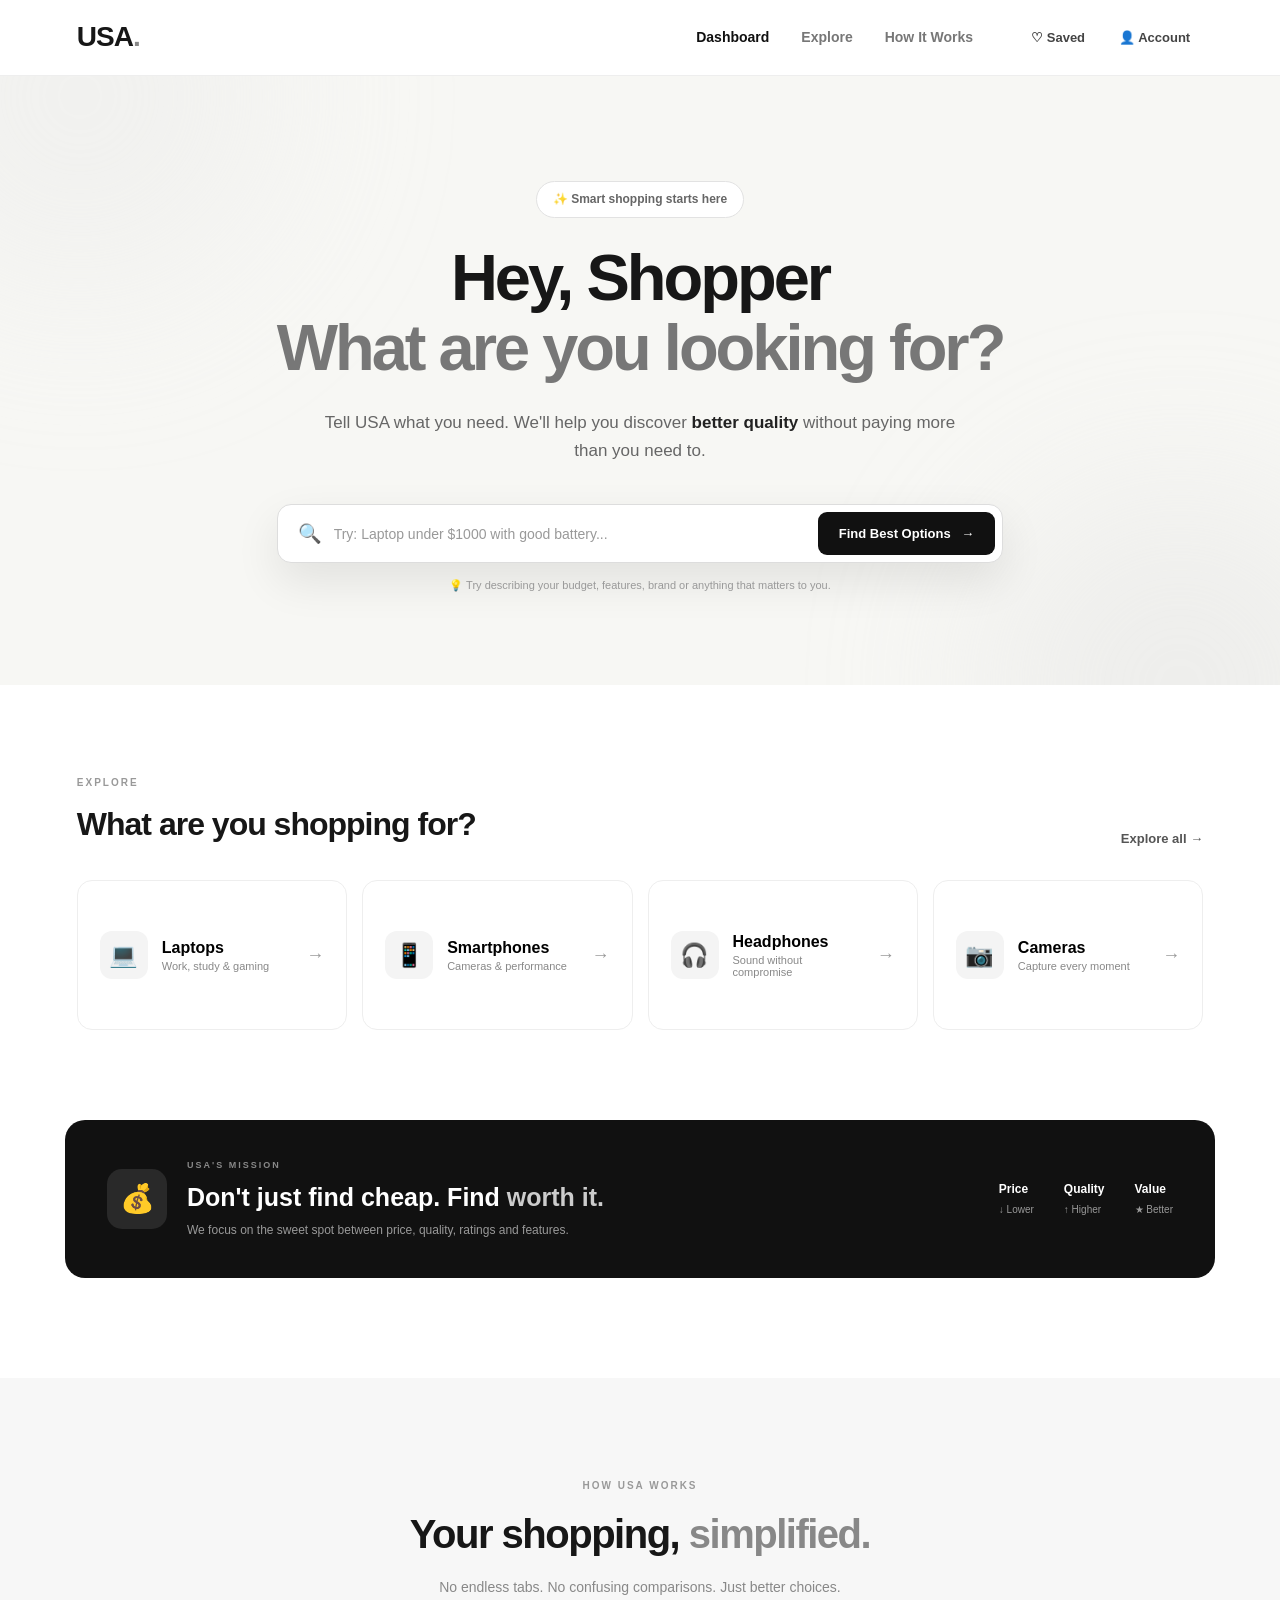
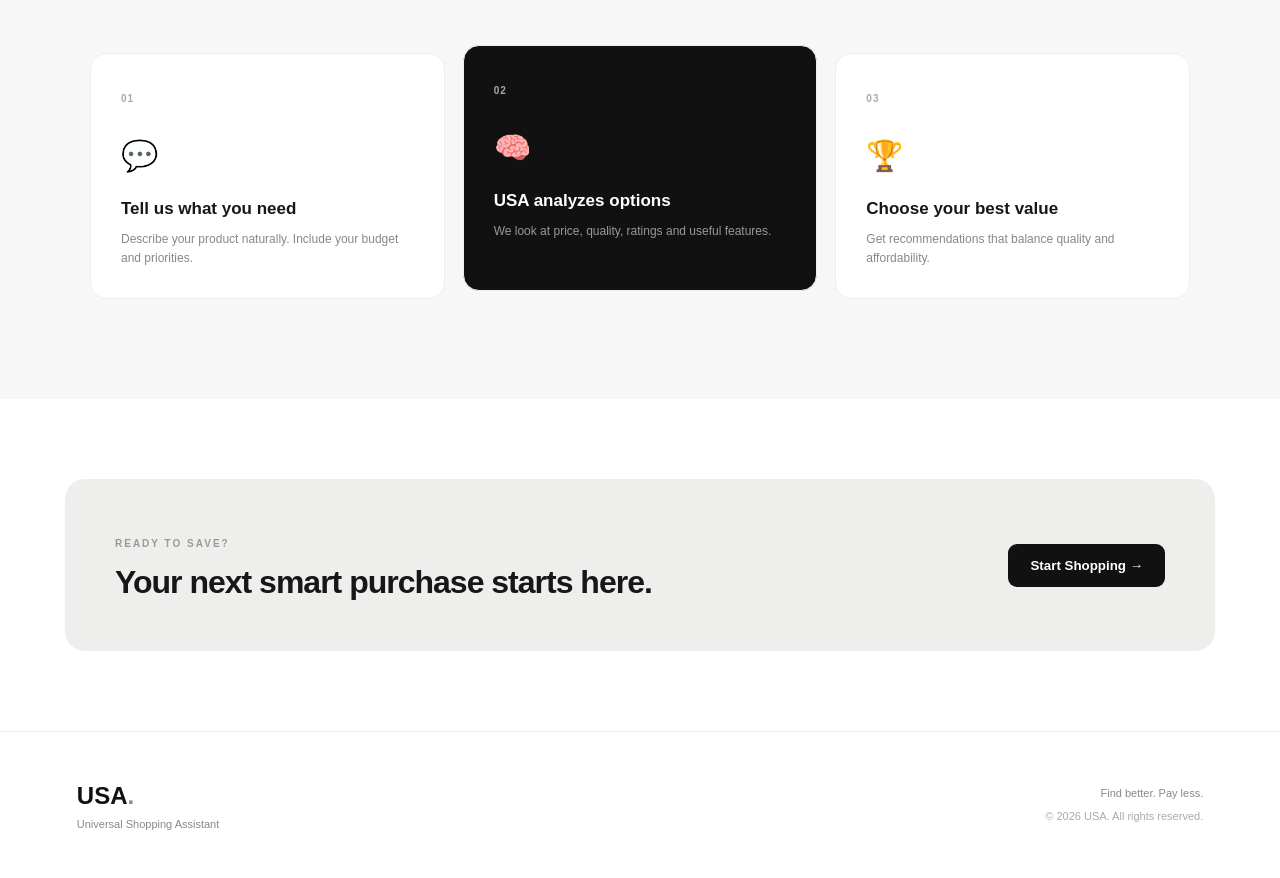
==== Frontend/Pages/home/home.html @ 7a9e4e0b "Initial commit" ====
<!DOCTYPE html>
<html lang="en">

<head>

    <meta charset="UTF-8">

    <meta name="viewport" content="width=device-width, initial-scale=1.0">

    <title>USA — Your Shopping Assistant</title>

    <link rel="stylesheet" href="home.css">

</head>


<body>


    <!-- ================= NAVBAR ================= -->

    <header class="navbar">

        <div class="logo">
            USA<span>.</span>
        </div>


        <nav class="nav-links">

            <a href="home.html" class="active">
                Dashboard
            </a>
          <a href="../Explore/explore.html">Explore</a>
        
            <a href="#how-it-works">
                How It Works
            </a>

        </nav>


        <div class="header-actions">

            <button class="saved-button">
                ♡
                <span>Saved</span>
            </button>


            <button
                class="account-button"
                id="accountButton">

                👤 Account

            </button>

        </div>

    </header>



    <!-- ================= ACCOUNT DROPDOWN ================= -->

    <div
        class="account-dropdown"
        id="accountDropdown">

        <div class="account-profile">

            <div
                class="profile-picture"
                id="profilePicture">

                U

            </div>


            <div class="profile-info">

                <h3 id="profileName">
                    User
                </h3>

                <p id="profileEmail">
                    user@gmail.com
                </p>

            </div>

        </div>


        <div class="account-divider"></div>


        <div class="account-details">

            <p>

                <span>👤</span>

                <strong>Name</strong>

                <span id="accountName">
                    User
                </span>

            </p>


            <p>

                <span>📧</span>

                <strong>Email</strong>

                <span id="accountEmail">
                    user@gmail.com
                </span>

            </p>

        </div>


        <button
            class="logout-button"
            id="logoutButton">

            Log Out

        </button>

    </div>



    <!-- ================= MAIN ================= -->

    <main>


        <!-- ================= HERO ================= -->

        <section class="home-hero">


            <div class="hero-glow glow-one"></div>

            <div class="hero-glow glow-two"></div>


            <div class="hero-content">


                <div class="welcome-badge">

                    ✨ Smart shopping starts here

                </div>


                <h1>

                    Hey,
                    <span id="welcomeName">
                        Shopper
                    </span> 

                    <br>

                    <span class="gradient-text">
                        What are you looking for?
                    </span>

                </h1>


                <p class="hero-description">

                    Tell USA what you need.
                    We'll help you discover
                    <strong>better quality</strong>
                    without paying more than you need to.

                </p>



                <!-- SEARCH -->

                <div class="smart-search">


                    <div class="search-icon">
                        🔍
                    </div>


                    <input
                        type="text"
                        id="homeSearch"
                        placeholder="Try: Laptop under $1000 with good battery..."
                    >


                    <button id="homeSearchButton">

                        Find Best Options

                        <span>→</span>

                    </button>

                </div>


                <p class="search-hint">

                    💡 Try describing your budget, features,
                    brand or anything that matters to you.

                </p>


            </div>

        </section>



        <!-- ================= QUICK CATEGORIES ================= -->

        <section class="categories-section">


            <div class="section-top">

                <div>

                    <p class="section-label">
                        EXPLORE
                    </p>

                    <h2>
                        What are you shopping for?
                    </h2>

                </div>


                <a href="#">
                    Explore all →
                </a>

            </div>



            <div class="category-grid">


                <button
                    class="category-card"
                    data-search="Best laptops under $1000">

                    <div class="category-icon laptop">
                        💻
                    </div>

                    <div>

                        <h3>
                            Laptops
                        </h3>

                        <p>
                            Work, study & gaming
                        </p>

                    </div>

                    <span class="category-arrow">
                        →
                    </span>

                </button>



                <button
                    class="category-card"
                    data-search="Best phones for photography">

                    <div class="category-icon phone">
                        📱
                    </div>

                    <div>

                        <h3>
                            Smartphones
                        </h3>

                        <p>
                            Cameras & performance
                        </p>

                    </div>

                    <span class="category-arrow">
                        →
                    </span>

                </button>



                <button
                    class="category-card"
                    data-search="Best wireless headphones">

                    <div class="category-icon audio">
                        🎧
                    </div>

                    <div>

                        <h3>
                            Headphones
                        </h3>

                        <p>
                            Sound without compromise
                        </p>

                    </div>

                    <span class="category-arrow">
                        →
                    </span>

                </button>



                <button
                    class="category-card"
                    data-search="Best cameras under $1000">

                    <div class="category-icon camera">
                        📷
                    </div>

                    <div>

                        <h3>
                            Cameras
                        </h3>

                        <p>
                            Capture every moment
                        </p>

                    </div>

                    <span class="category-arrow">
                        →
                    </span>

                </button>


            </div>

        </section>



        <!-- ================= VALUE BANNER ================= -->

        <section class="value-banner">


            <div class="value-content">

                <span class="value-icon">
                    💰
                </span>


                <div>

                    <p class="small-label">
                        USA'S MISSION
                    </p>

                    <h2>
                        Don't just find cheap.
                        Find <span>worth it.</span>
                    </h2>

                    <p>
                        We focus on the sweet spot between
                        price, quality, ratings and features.
                    </p>

                </div>

            </div>


            <div class="value-stats">

                <div>

                    <strong>
                        Price
                    </strong>

                    <span>
                        ↓ Lower
                    </span>

                </div>


                <div>

                    <strong>
                        Quality
                    </strong>

                    <span>
                        ↑ Higher
                    </span>

                </div>


                <div>

                    <strong>
                        Value
                    </strong>

                    <span>
                        ★ Better
                    </span>

                </div>

            </div>

        </section>



        <!-- ================= HOW IT WORKS ================= -->

        <section
            class="how-section"
            id="how-it-works">


            <div class="section-heading">

                <p class="section-label">
                    HOW USA WORKS
                </p>

                <h2>
                    Your shopping,
                    <span>simplified.</span>
                </h2>

                <p>
                    No endless tabs. No confusing comparisons.
                    Just better choices.
                </p>

            </div>



            <div class="how-grid">


                <div class="how-card">

                    <span class="how-number">
                        01
                    </span>

                    <div class="how-icon">
                        💬
                    </div>

                    <h3>
                        Tell us what you need
                    </h3>

                    <p>
                        Describe your product naturally.
                        Include your budget and priorities.
                    </p>

                </div>



                <div class="how-card featured">

                    <span class="how-number">
                        02
                    </span>

                    <div class="how-icon">
                        🧠
                    </div>

                    <h3>
                        USA analyzes options
                    </h3>

                    <p>
                        We look at price, quality, ratings
                        and useful features.
                    </p>

                </div>



                <div class="how-card">

                    <span class="how-number">
                        03
                    </span>

                    <div class="how-icon">
                        🏆
                    </div>

                    <h3>
                        Choose your best value
                    </h3>

                    <p>
                        Get recommendations that balance
                        quality and affordability.
                    </p>

                </div>


            </div>

        </section>



        <!-- ================= FINAL CTA ================= -->

        <section class="final-cta">


            <div>

                <span>
                    READY TO SAVE?
                </span>

                <h2>
                    Your next smart purchase
                    starts here.
                </h2>

            </div>


            <button id="startShopping">
                Start Shopping →
            </button>


        </section>


    </main>



    <!-- ================= FOOTER ================= -->

    <footer>

        <div class="footer-brand">

            <div class="footer-logo">
                USA<span>.</span>
            </div>

            <p>
                Universal Shopping Assistant
            </p>

        </div>


        <div class="footer-right">

            <p>
                Find better. Pay less.
            </p>

            <p class="copyright">
                © 2026 USA. All rights reserved.
            </p>

        </div>

    </footer>



    <script src="home.js"></script>

</body>

</html>
---- Frontend/Pages/home/home.css ----
* {
    margin: 0;
    padding: 0;
    box-sizing: border-box;
}


html {
    scroll-behavior: smooth;
}


body {
    font-family: Arial, Helvetica, sans-serif;
    background: #ffffff;
    color: #171717;
    line-height: 1.6;
}


/* ================= NAVBAR ================= */

.navbar {
    height: 76px;

    padding: 0 6%;

    display: flex;
    align-items: center;

    background: rgba(255,255,255,0.95);

    border-bottom: 1px solid #eeeeee;

    position: sticky;
    top: 0;

    z-index: 1000;

    backdrop-filter: blur(15px);
}


.logo {
    font-size: 28px;

    font-weight: 800;

    letter-spacing: -1px;
}


.logo span {
    color: #888888;
}


.nav-links {
    display: flex;

    gap: 32px;

    margin-left: auto;
    margin-right: 45px;
}


.nav-links a {
    text-decoration: none;

    color: #777777;

    font-size: 14px;

    font-weight: 600;

    transition: 0.2s;
}


.nav-links a:hover,
.nav-links a.active {
    color: #101010;
}


.header-actions {
    display: flex;

    align-items: center;

    gap: 8px;
}


.saved-button,
.account-button {
    border: none;

    background: transparent;

    padding: 10px 13px;

    border-radius: 8px;

    font-family: inherit;

    font-size: 13px;

    font-weight: 600;

    cursor: pointer;

    color: #444444;

    transition: 0.2s;
}


.saved-button:hover,
.account-button:hover {
    background: #f4f4f4;

    color: #111111;
}



/* ================= ACCOUNT ================= */

.account-dropdown {
    display: none;

    position: fixed;

    top: 68px;

    right: 6%;

    width: 320px;

    padding: 20px;

    background: #ffffff;

    border: 1px solid #e5e5e5;

    border-radius: 16px;

    box-shadow: 0 20px 50px rgba(0,0,0,0.14);

    z-index: 2000;
}


.account-dropdown.show {
    display: block;

    animation: dropdown 0.2s ease;
}


@keyframes dropdown {

    from {
        opacity: 0;
        transform: translateY(-8px);
    }

    to {
        opacity: 1;
        transform: translateY(0);
    }

}


.account-profile {
    display: flex;

    align-items: center;

    gap: 14px;
}


.profile-picture {
    width: 55px;
    height: 55px;

    border-radius: 50%;

    display: flex;

    justify-content: center;
    align-items: center;

    background: #111111;

    color: #ffffff;

    font-size: 18px;

    font-weight: 700;
}


.profile-info h3 {
    font-size: 16px;

    margin-bottom: 2px;
}


.profile-info p {
    color: #777777;

    font-size: 12px;
}


.account-divider {
    height: 1px;

    background: #eeeeee;

    margin: 18px 0;
}


.account-details p {
    display: grid;

    grid-template-columns: 25px 55px 1fr;

    gap: 5px;

    margin: 12px 0;

    font-size: 12px;
}


.account-details p span:last-child {
    color: #777777;

    word-break: break-word;
}


.logout-button {
    width: 100%;

    margin-top: 10px;

    padding: 11px;

    border: 1px solid #dddddd;

    border-radius: 9px;

    background: #ffffff;

    cursor: pointer;

    font-weight: 600;
}


.logout-button:hover {
    background: #f5f5f5;
}



/* ================= HERO ================= */

.home-hero {
    min-height: 590px;

    padding: 105px 6% 90px;

    position: relative;

    overflow: hidden;

    background: #f7f7f4;

    display: flex;

    align-items: center;

    justify-content: center;

    text-align: center;
}


.hero-glow {
    position: absolute;

    width: 400px;
    height: 400px;

    border-radius: 50%;

    filter: blur(90px);

    opacity: 0.35;
}


.glow-one {
    background: #e6e6e6;

    top: -180px;
    left: -120px;
}


.glow-two {
    background: #dddddd;

    bottom: -200px;
    right: -100px;
}


.hero-content {
    max-width: 950px;

    position: relative;

    z-index: 2;
}


.welcome-badge {
    display: inline-block;

    padding: 8px 16px;

    background: #ffffff;

    border: 1px solid #e2e2e2;

    border-radius: 50px;

    color: #666666;

    font-size: 12px;

    font-weight: 700;

    margin-bottom: 25px;
}


.home-hero h1 {
    font-size: 65px;

    line-height: 1.08;

    letter-spacing: -3px;

    margin-bottom: 25px;

    font-weight: 800;
}


.gradient-text {
    color: #777777;
}


.hero-description {
    max-width: 650px;

    margin: auto;

    color: #666666;

    font-size: 17px;

    line-height: 1.7;
}


.hero-description strong {
    color: #222222;
}



/* ================= SEARCH ================= */

.smart-search {
    max-width: 850px;

    margin: 38px auto 0;

    padding: 7px 7px 7px 20px;

    display: flex;

    align-items: center;

    background: #ffffff;

    border: 1px solid #dddddd;

    border-radius: 14px;

    box-shadow: 0 18px 45px rgba(0,0,0,0.09);

    text-align: left;
}


.search-icon {
    font-size: 19px;

    margin-right: 12px;
}


.smart-search input {
    flex: 1;

    border: none;

    outline: none;

    font-family: inherit;

    font-size: 14px;

    color: #222222;

    min-width: 0;
}


.smart-search input::placeholder {
    color: #999999;
}


#homeSearchButton {
    border: none;

    padding: 14px 21px;

    border-radius: 9px;

    background: #111111;

    color: #ffffff;

    font-family: inherit;

    font-size: 13px;

    font-weight: 700;

    cursor: pointer;

    white-space: nowrap;

    transition: 0.2s;
}


#homeSearchButton:hover {
    background: #333333;

    transform: translateY(-1px);
}


#homeSearchButton span {
    margin-left: 7px;
}


.search-hint {
    margin-top: 14px;

    color: #999999;

    font-size: 11px;
}



/* ================= CATEGORIES ================= */

.categories-section {
    padding: 90px 6%;
}


.section-top {
    max-width: 1150px;

    margin: auto;

    display: flex;

    justify-content: space-between;

    align-items: end;

    margin-bottom: 30px;
}


.section-label {
    color: #999999;

    font-size: 10px;

    font-weight: 800;

    letter-spacing: 2px;

    margin-bottom: 8px;
}


.section-top h2 {
    font-size: 32px;

    letter-spacing: -1px;
}


.section-top > a {
    color: #555555;

    font-size: 13px;

    text-decoration: none;

    font-weight: 600;
}


.category-grid {
    max-width: 1150px;

    margin: auto;

    display: grid;

    grid-template-columns: repeat(4, 1fr);

    gap: 15px;
}


.category-card {
    min-height: 150px;

    padding: 22px;

    border: 1px solid #eeeeee;

    border-radius: 15px;

    background: #ffffff;

    text-align: left;

    cursor: pointer;

    display: grid;

    grid-template-columns: auto 1fr auto;

    align-items: center;

    gap: 14px;

    transition: 0.25s;
}


.category-card:hover {
    transform: translateY(-5px);

    border-color: #cccccc;

    box-shadow: 0 15px 35px rgba(0,0,0,0.07);
}


.category-icon {
    width: 48px;
    height: 48px;

    display: flex;

    justify-content: center;
    align-items: center;

    border-radius: 12px;

    font-size: 23px;

    background: #f4f4f4;
}


.category-card h3 {
    font-size: 16px;

    margin-bottom: 3px;
}


.category-card p {
    color: #888888;

    font-size: 11px;
}


.category-arrow {
    color: #999999;

    font-size: 18px;
}



/* ================= VALUE ================= */

.value-banner {
    max-width: 1150px;

    margin: 0 auto 100px;

    padding: 38px 42px;

    border-radius: 20px;

    background: #111111;

    color: #ffffff;

    display: flex;

    align-items: center;

    justify-content: space-between;

    gap: 30px;
}


.value-content {
    display: flex;

    align-items: center;

    gap: 20px;
}


.value-icon {
    width: 60px;
    height: 60px;

    display: flex;

    align-items: center;
    justify-content: center;

    border-radius: 15px;

    background: #292929;

    font-size: 28px;

    flex-shrink: 0;
}


.small-label {
    color: #888888;

    font-size: 9px;

    font-weight: 800;

    letter-spacing: 2px;

    margin-bottom: 4px;
}


.value-content h2 {
    font-size: 25px;

    margin-bottom: 4px;
}


.value-content h2 span {
    color: #cccccc;
}


.value-content p:last-child {
    color: #999999;

    font-size: 12px;
}


.value-stats {
    display: flex;

    gap: 30px;
}


.value-stats div {
    display: flex;

    flex-direction: column;

    gap: 2px;
}


.value-stats strong {
    font-size: 12px;
}


.value-stats span {
    color: #999999;

    font-size: 10px;
}



/* ================= HOW ================= */

.how-section {
    padding: 100px 6%;

    background: #f7f7f7;
}


.section-heading {
    max-width: 650px;

    margin: 0 auto 55px;

    text-align: center;
}


.section-heading h2 {
    font-size: 40px;

    letter-spacing: -1.5px;

    margin-bottom: 10px;
}


.section-heading h2 span {
    color: #888888;
}


.section-heading > p:last-child {
    color: #888888;

    font-size: 14px;
}


.how-grid {
    max-width: 1100px;

    margin: auto;

    display: grid;

    grid-template-columns: repeat(3, 1fr);

    gap: 18px;
}


.how-card {
    padding: 30px;

    background: #ffffff;

    border: 1px solid #eeeeee;

    border-radius: 16px;

    position: relative;
}


.how-card.featured {
    background: #111111;

    color: #ffffff;

    transform: translateY(-8px);
}


.how-number {
    color: #aaaaaa;

    font-size: 10px;

    font-weight: 800;

    letter-spacing: 1px;
}


.how-icon {
    font-size: 30px;

    margin: 22px 0 15px;
}


.how-card h3 {
    font-size: 17px;

    margin-bottom: 8px;
}


.how-card p {
    color: #888888;

    font-size: 12px;
}


.how-card.featured p {
    color: #999999;
}



/* ================= CTA ================= */

.final-cta {
    max-width: 1150px;

    margin: 80px auto;

    padding: 50px;

    border-radius: 20px;

    background: #eeeeec;

    display: flex;

    align-items: center;

    justify-content: space-between;

    gap: 30px;
}


.final-cta > div > span {
    color: #999999;

    font-size: 10px;

    font-weight: 800;

    letter-spacing: 2px;
}


.final-cta h2 {
    max-width: 600px;

    margin-top: 8px;

    font-size: 32px;

    line-height: 1.2;

    letter-spacing: -1px;
}


#startShopping {
    padding: 14px 22px;

    border: none;

    border-radius: 9px;

    background: #111111;

    color: #ffffff;

    font-family: inherit;

    font-weight: 700;

    cursor: pointer;

    white-space: nowrap;
}


#startShopping:hover {
    background: #333333;
}



/* ================= FOOTER ================= */

footer {
    padding: 45px 6%;

    border-top: 1px solid #eeeeee;

    display: flex;

    align-items: center;

    justify-content: space-between;

    color: #888888;
}


.footer-logo {
    color: #111111;

    font-size: 24px;

    font-weight: 800;
}


.footer-logo span {
    color: #888888;
}


.footer-brand p {
    font-size: 11px;
}


.footer-right {
    text-align: right;

    font-size: 11px;
}


.footer-right .copyright {
    margin-top: 5px;

    color: #aaaaaa;
}



/* ================= RESPONSIVE ================= */

@media (max-width: 950px) {

    .nav-links {
        display: none;
    }


    .category-grid {
        grid-template-columns: repeat(2, 1fr);
    }


    .value-banner {
        margin-left: 5%;
        margin-right: 5%;

        flex-direction: column;

        align-items: flex-start;
    }


    .how-grid {
        grid-template-columns: 1fr;
    }


    .how-card.featured {
        transform: none;
    }

}


@media (max-width: 650px) {

    .navbar {
        padding: 0 5%;
    }


    .saved-button span {
        display: none;
    }


    .home-hero {
        padding: 80px 5%;
    }


    .home-hero h1 {
        font-size: 43px;

        letter-spacing: -2px;
    }


    .hero-description {
        font-size: 15px;
    }


    .smart-search {
        flex-direction: column;

        padding: 12px;

        align-items: stretch;
    }


    .search-icon {
        display: none;
    }


    .smart-search input {
        padding: 12px;
    }


    #homeSearchButton {
        width: 100%;
    }


    .categories-section {
        padding: 70px 5%;
    }


    .section-top {
        align-items: flex-start;

        flex-direction: column;

        gap: 10px;
    }


    .category-grid {
        grid-template-columns: 1fr;
    }


    .value-banner {
        margin: 0 5% 70px;

        padding: 30px;
    }


    .value-content {
        align-items: flex-start;
    }


    .value-stats {
        width: 100%;

        justify-content: space-between;
    }


    .how-section {
        padding: 70px 5%;
    }


    .section-heading h2 {
        font-size: 32px;
    }


    .final-cta {
        margin: 60px 5%;

        padding: 30px;

        flex-direction: column;

        align-items: flex-start;
    }


    #startShopping {
        width: 100%;
    }


    footer {
        flex-direction: column;

        align-items: flex-start;

        gap: 20px;
    }


    .footer-right {
        text-align: left;
    }


    .account-dropdown {
        right: 5%;

        width: 290px;
    }

}
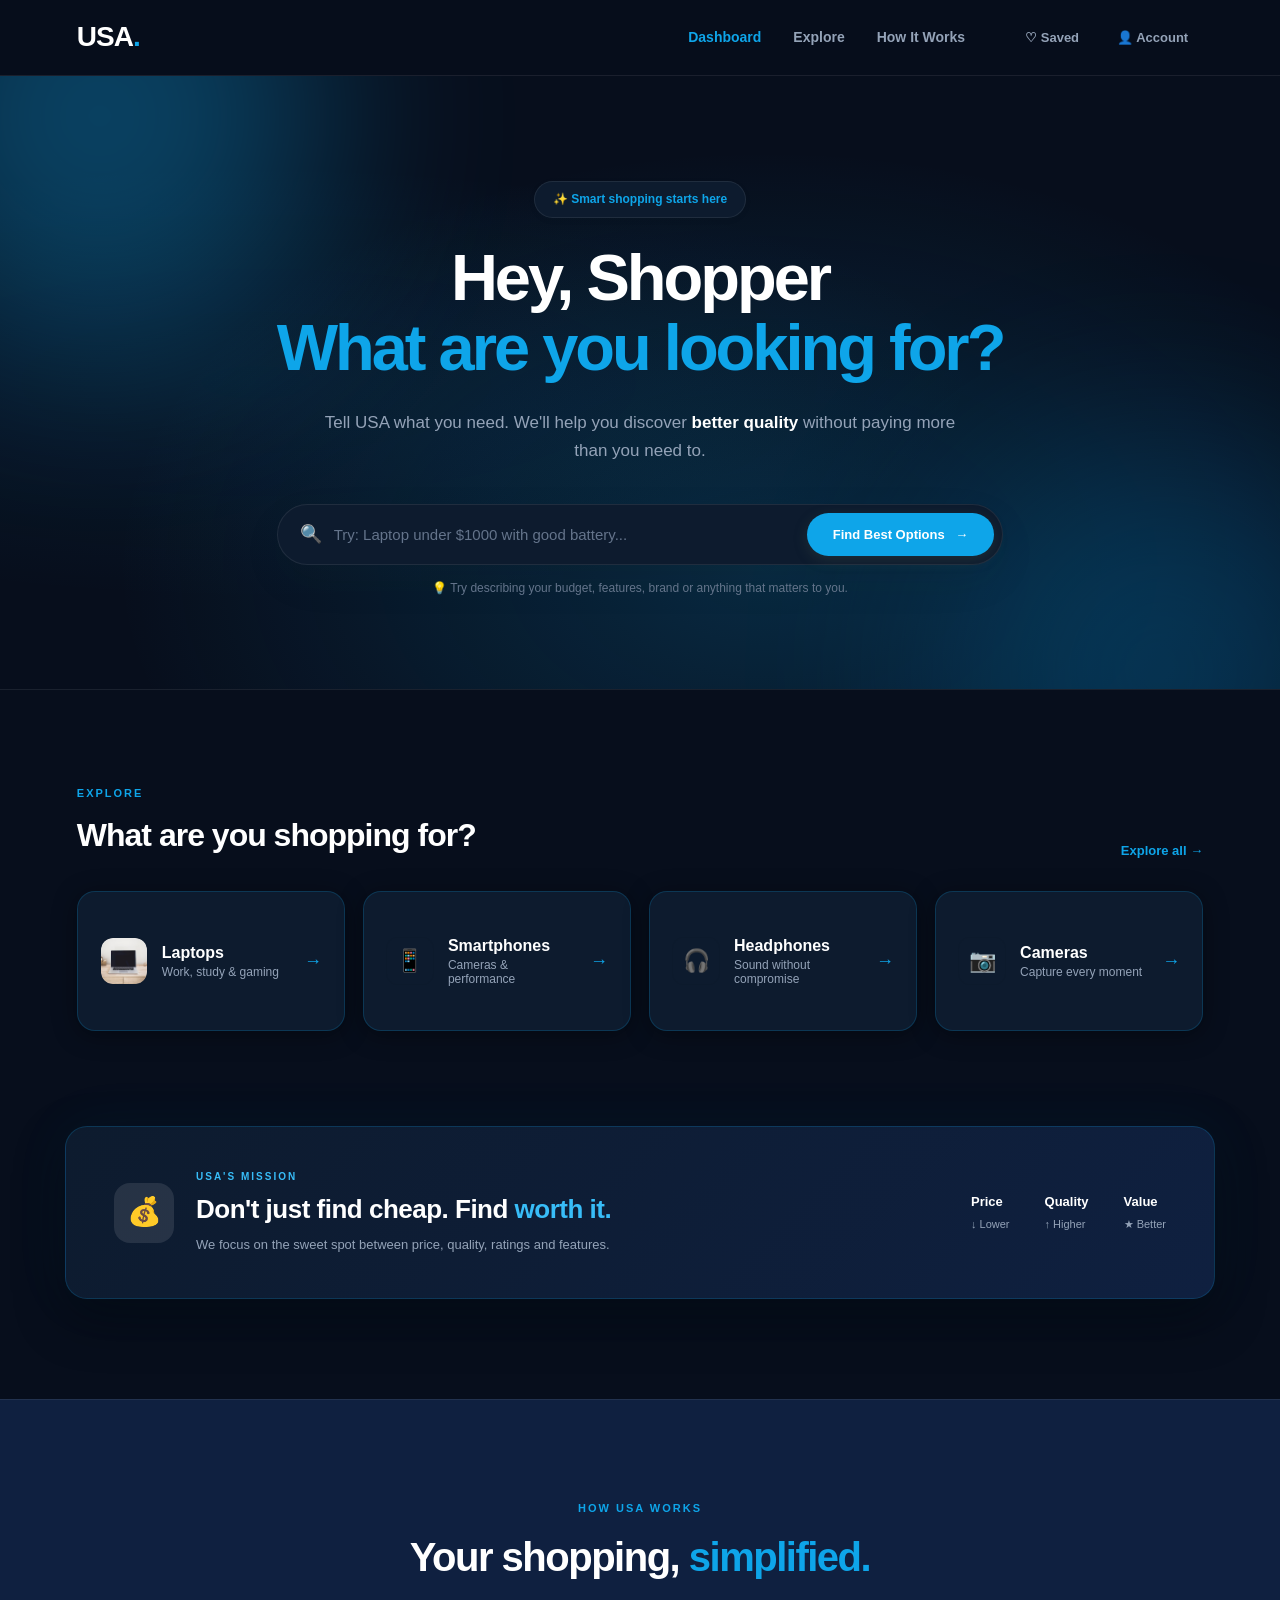
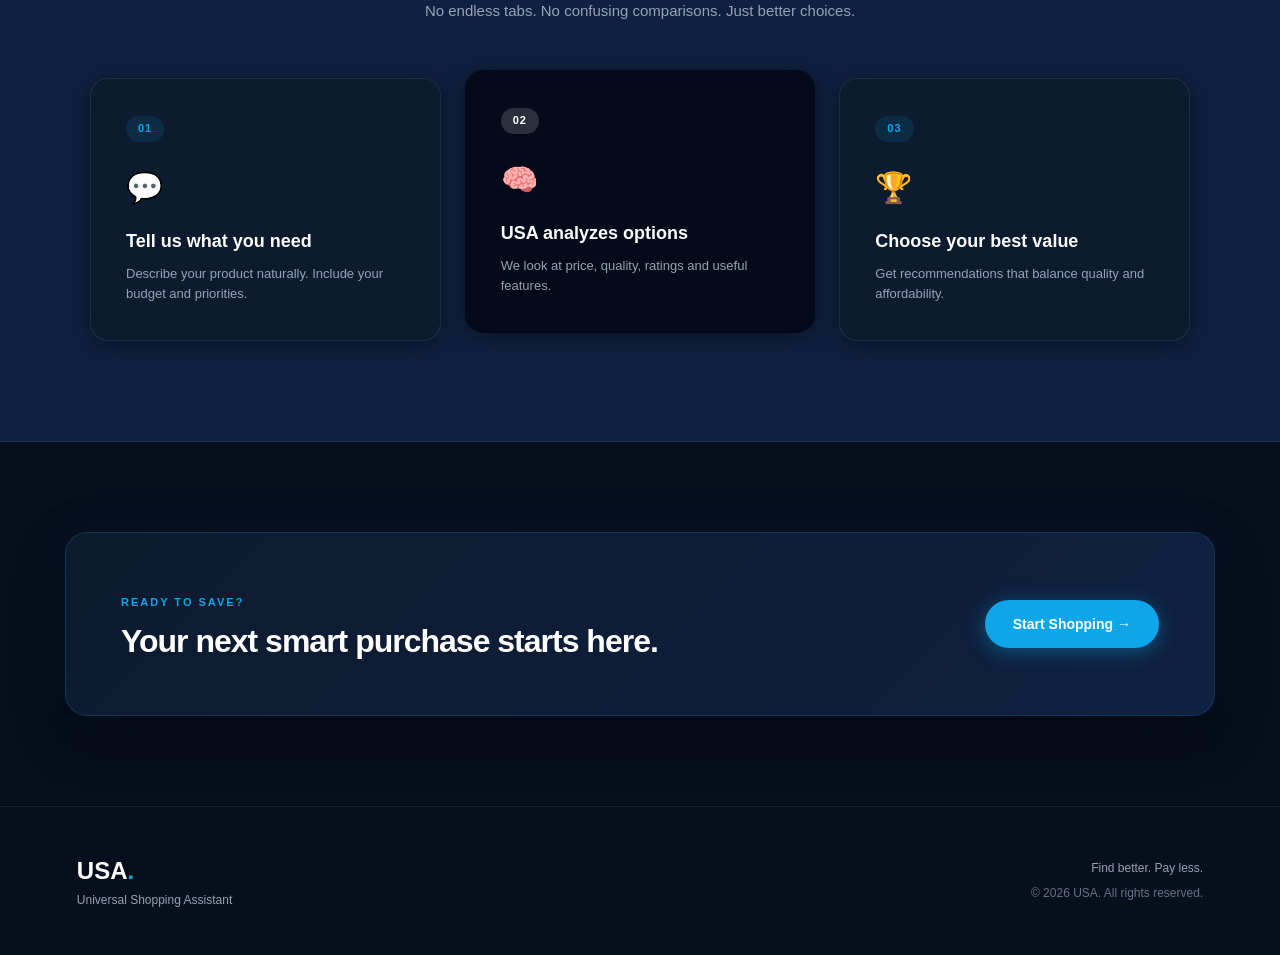
==== commit e9dc106b: "Update USA website" ====
--- a/Frontend/Pages/home/home.html
+++ b/Frontend/Pages/home/home.html
@@ -265,11 +265,14 @@
 
 
                 <button
-                    class="category-card"
+                    class="category-card laptop-card"
                     data-search="Best laptops under $1000">
 
                     <div class="category-icon laptop">
-                        💻
+                        <img
+                            src="../../Images/products/laptop.jpg"
+                            alt="Laptop"
+                            class="category-img">
                     </div>
 
                     <div>
@@ -293,7 +296,7 @@
 
 
                 <button
-                    class="category-card"
+                    class="category-card smartphone-card"
                     data-search="Best phones for photography">
 
                     <div class="category-icon phone">
@@ -321,7 +324,7 @@
 
 
                 <button
-                    class="category-card"
+                    class="category-card headphone-card"
                     data-search="Best wireless headphones">
 
                     <div class="category-icon audio">
@@ -349,7 +352,7 @@
 
 
                 <button
-                    class="category-card"
+                    class="category-card camera-card"
                     data-search="Best cameras under $1000">
 
                     <div class="category-icon camera">
--- a/Frontend/Pages/home/home.css
+++ b/Frontend/Pages/home/home.css
@@ -1,3 +1,22 @@
+:root {
+    --usa-bg-canvas: #070E1C;
+    --usa-bg-surface: #0D1B2E;
+    --usa-bg-subtle: #0F2040;
+    --usa-border-subtle: rgba(255,255,255,0.08);
+    --usa-border-medium: rgba(14,165,233,0.3);
+    --usa-border-focus: #0EA5E9;
+    --usa-text-primary: #FFFFFF;
+    --usa-text-secondary: #94A3B8;
+    --usa-text-muted: #64748B;
+    --usa-accent-sage: #0EA5E9;
+    --usa-accent-sage-hover: #38BDF8;
+    --usa-accent-sage-light: rgba(14,165,233,0.12);
+    --usa-accent-forest: #050A1A;
+    --usa-accent-gold: #F59E0B;
+    --usa-shadow-card: 0 4px 24px rgba(0,0,0,0.4);
+    --usa-shadow-hover: 0 8px 40px rgba(14,165,233,0.15);
+}
+
 * {
     margin: 0;
     padding: 0;
@@ -11,9 +30,9 @@
 
 
 body {
-    font-family: Arial, Helvetica, sans-serif;
-    background: #ffffff;
-    color: #171717;
+    font-family: -apple-system, BlinkMacSystemFont, 'Segoe UI', Roboto, Helvetica, Arial, sans-serif;
+    background: var(--usa-bg-canvas);
+    color: var(--usa-text-primary);
     line-height: 1.6;
 }
 
@@ -22,42 +41,40 @@
 
 .navbar {
     height: 76px;
-
     padding: 0 6%;
 
     display: flex;
     align-items: center;
 
-    background: rgba(255,255,255,0.95);
-
-    border-bottom: 1px solid #eeeeee;
+    background: rgba(7,14,28,0.92);
+
+    border-bottom: 1px solid var(--usa-border-subtle);
 
     position: sticky;
     top: 0;
 
     z-index: 1000;
 
-    backdrop-filter: blur(15px);
+    backdrop-filter: blur(14px);
 }
 
 
 .logo {
     font-size: 28px;
-
     font-weight: 800;
-
     letter-spacing: -1px;
+    color: var(--usa-text-primary);
+    text-decoration: none;
 }
 
 
 .logo span {
-    color: #888888;
+    color: var(--usa-accent-sage);
 }
 
 
 .nav-links {
     display: flex;
-
     gap: 32px;
 
     margin-left: auto;
@@ -67,61 +84,46 @@
 
 .nav-links a {
     text-decoration: none;
-
-    color: #777777;
-
+    color: var(--usa-text-secondary);
     font-size: 14px;
-
     font-weight: 600;
-
     transition: 0.2s;
 }
 
 
 .nav-links a:hover,
 .nav-links a.active {
-    color: #101010;
+    color: var(--usa-accent-sage);
 }
 
 
 .header-actions {
     display: flex;
-
-    align-items: center;
-
+    align-items: center;
     gap: 8px;
 }
 
 
 .saved-button,
 .account-button {
-    border: none;
-
+    border: 1px solid transparent;
     background: transparent;
-
-    padding: 10px 13px;
-
-    border-radius: 8px;
-
+    padding: 10px 14px;
+    border-radius: 999px;
     font-family: inherit;
-
     font-size: 13px;
-
     font-weight: 600;
-
     cursor: pointer;
-
-    color: #444444;
-
+    color: var(--usa-text-secondary);
     transition: 0.2s;
 }
 
 
 .saved-button:hover,
 .account-button:hover {
-    background: #f4f4f4;
-
-    color: #111111;
+    background: var(--usa-accent-sage-light);
+    color: var(--usa-accent-sage);
+    border-color: var(--usa-border-subtle);
 }
 
 
@@ -130,145 +132,113 @@
 
 .account-dropdown {
     display: none;
-
     position: fixed;
-
-    top: 68px;
-
+    top: 70px;
     right: 6%;
-
     width: 320px;
-
     padding: 20px;
-
-    background: #ffffff;
-
-    border: 1px solid #e5e5e5;
-
-    border-radius: 16px;
-
-    box-shadow: 0 20px 50px rgba(0,0,0,0.14);
-
+    background: var(--usa-bg-surface);
+    border: 1px solid var(--usa-border-subtle);
+    border-radius: 18px;
+    box-shadow: 0 20px 50px rgba(35, 49, 37, 0.12);
     z-index: 2000;
 }
 
 
 .account-dropdown.show {
     display: block;
-
     animation: dropdown 0.2s ease;
 }
 
 
 @keyframes dropdown {
-
     from {
         opacity: 0;
         transform: translateY(-8px);
     }
-
     to {
         opacity: 1;
         transform: translateY(0);
     }
-
 }
 
 
 .account-profile {
     display: flex;
-
-    align-items: center;
-
+    align-items: center;
     gap: 14px;
 }
 
 
 .profile-picture {
-    width: 55px;
-    height: 55px;
-
+    width: 54px;
+    height: 54px;
     border-radius: 50%;
-
-    display: flex;
-
+    display: flex;
     justify-content: center;
     align-items: center;
-
-    background: #111111;
-
+    background: var(--usa-accent-sage);
     color: #ffffff;
-
     font-size: 18px;
-
     font-weight: 700;
 }
 
 
 .profile-info h3 {
     font-size: 16px;
-
     margin-bottom: 2px;
+    color: var(--usa-text-primary);
 }
 
 
 .profile-info p {
-    color: #777777;
-
+    color: var(--usa-text-secondary);
     font-size: 12px;
 }
 
 
 .account-divider {
     height: 1px;
-
-    background: #eeeeee;
-
+    background: var(--usa-border-subtle);
     margin: 18px 0;
 }
 
 
 .account-details p {
     display: grid;
-
     grid-template-columns: 25px 55px 1fr;
-
     gap: 5px;
-
     margin: 12px 0;
-
     font-size: 12px;
+    color: var(--usa-text-secondary);
 }
 
 
 .account-details p span:last-child {
-    color: #777777;
-
+    color: var(--usa-text-primary);
     word-break: break-word;
+    font-weight: 500;
 }
 
 
 .logout-button {
     width: 100%;
-
     margin-top: 10px;
-
     padding: 11px;
-
-    border: 1px solid #dddddd;
-
-    border-radius: 9px;
-
-    background: #ffffff;
-
+    border: 1px solid var(--usa-border-subtle);
+    border-radius: 10px;
+    background: var(--usa-bg-subtle);
+    color: var(--usa-text-primary);
     cursor: pointer;
-
     font-weight: 600;
+    transition: 0.2s;
 }
 
 
 .logout-button:hover {
-    background: #f5f5f5;
+    background: var(--usa-accent-sage-light);
+    color: var(--usa-accent-sage);
+    border-color: var(--usa-accent-sage);
 }
 
 
@@ -277,50 +247,39 @@
 
 .home-hero {
     min-height: 590px;
-
     padding: 105px 6% 90px;
-
     position: relative;
-
     overflow: hidden;
-
-    background: #f7f7f4;
-
-    display: flex;
-
-    align-items: center;
-
+    background: radial-gradient(ellipse at 60% 80%, rgba(14,165,233,0.18) 0%, transparent 60%),
+                radial-gradient(ellipse at 20% 50%, rgba(14,165,233,0.08) 0%, transparent 50%),
+                #070E1C;
+    display: flex;
+    align-items: center;
     justify-content: center;
-
     text-align: center;
+    border-bottom: 1px solid var(--usa-border-subtle);
 }
 
 
 .hero-glow {
     position: absolute;
-
-    width: 400px;
-    height: 400px;
-
+    width: 440px;
+    height: 440px;
     border-radius: 50%;
-
-    filter: blur(90px);
-
+    filter: blur(100px);
     opacity: 0.35;
 }
 
 
 .glow-one {
-    background: #e6e6e6;
-
+    background: #0EA5E9;
     top: -180px;
     left: -120px;
 }
 
 
 .glow-two {
-    background: #dddddd;
-
+    background: #0369A1;
     bottom: -200px;
     right: -100px;
 }
@@ -328,67 +287,51 @@
 
 .hero-content {
     max-width: 950px;
-
     position: relative;
-
     z-index: 2;
 }
 
 
 .welcome-badge {
     display: inline-block;
-
-    padding: 8px 16px;
-
-    background: #ffffff;
-
-    border: 1px solid #e2e2e2;
-
+    padding: 8px 18px;
+    background: var(--usa-bg-surface);
+    border: 1px solid var(--usa-border-subtle);
     border-radius: 50px;
-
-    color: #666666;
-
+    color: var(--usa-accent-sage);
     font-size: 12px;
-
     font-weight: 700;
-
     margin-bottom: 25px;
+    box-shadow: 0 2px 8px rgba(46, 62, 51, 0.03);
 }
 
 
 .home-hero h1 {
     font-size: 65px;
-
     line-height: 1.08;
-
     letter-spacing: -3px;
-
     margin-bottom: 25px;
-
     font-weight: 800;
+    color: var(--usa-text-primary);
 }
 
 
 .gradient-text {
-    color: #777777;
+    color: var(--usa-accent-sage);
 }
 
 
 .hero-description {
     max-width: 650px;
-
     margin: auto;
-
-    color: #666666;
-
+    color: var(--usa-text-secondary);
     font-size: 17px;
-
     line-height: 1.7;
 }
 
 
 .hero-description strong {
-    color: #222222;
+    color: var(--usa-text-primary);
 }
 
 
@@ -397,85 +340,68 @@
 
 .smart-search {
     max-width: 850px;
-
     margin: 38px auto 0;
-
-    padding: 7px 7px 7px 20px;
-
-    display: flex;
-
-    align-items: center;
-
-    background: #ffffff;
-
-    border: 1px solid #dddddd;
-
-    border-radius: 14px;
-
-    box-shadow: 0 18px 45px rgba(0,0,0,0.09);
-
+    padding: 8px 8px 8px 22px;
+    display: flex;
+    align-items: center;
+    background: var(--usa-bg-surface);
+    border: 1px solid var(--usa-border-subtle);
+    border-radius: 999px;
+    box-shadow: 0 16px 45px rgba(35, 49, 37, 0.06);
     text-align: left;
+    transition: 0.25s;
+}
+
+.smart-search:focus-within {
+    border-color: var(--usa-border-focus);
+    box-shadow: 0 18px 50px rgba(78, 99, 81, 0.12);
 }
 
 
 .search-icon {
-    font-size: 19px;
-
+    font-size: 18px;
     margin-right: 12px;
+    color: var(--usa-accent-sage);
 }
 
 
 .smart-search input {
     flex: 1;
-
     border: none;
-
     outline: none;
-
     font-family: inherit;
-
-    font-size: 14px;
-
-    color: #222222;
-
+    font-size: 15px;
+    color: var(--usa-text-primary);
     min-width: 0;
+    background: transparent;
 }
 
 
 .smart-search input::placeholder {
-    color: #999999;
+    color: var(--usa-text-muted);
 }
 
 
 #homeSearchButton {
     border: none;
-
-    padding: 14px 21px;
-
-    border-radius: 9px;
-
-    background: #111111;
-
+    padding: 14px 26px;
+    border-radius: 999px;
+    background: var(--usa-accent-sage);
     color: #ffffff;
-
     font-family: inherit;
-
     font-size: 13px;
-
     font-weight: 700;
-
     cursor: pointer;
-
     white-space: nowrap;
-
-    transition: 0.2s;
+    box-shadow: 0 4px 14px rgba(78, 99, 81, 0.25);
+    transition: 0.25s;
 }
 
 
 #homeSearchButton:hover {
-    background: #333333;
-
+    background: var(--usa-accent-sage-hover);
     transform: translateY(-1px);
+    box-shadow: 0 6px 18px rgba(78, 99, 81, 0.35);
 }
 
 
@@ -486,10 +412,8 @@
 
 .search-hint {
     margin-top: 14px;
-
-    color: #999999;
-
-    font-size: 11px;
+    color: var(--usa-text-muted);
+    font-size: 12px;
 }
 
 
@@ -497,140 +421,222 @@
 /* ================= CATEGORIES ================= */
 
 .categories-section {
-    padding: 90px 6%;
+    padding: 95px 6%;
+    background: var(--usa-bg-canvas);
 }
 
 
 .section-top {
     max-width: 1150px;
-
     margin: auto;
-
-    display: flex;
-
+    display: flex;
     justify-content: space-between;
-
-    align-items: end;
-
+    align-items: flex-end;
     margin-bottom: 30px;
 }
 
 
 .section-label {
-    color: #999999;
-
-    font-size: 10px;
-
+    color: var(--usa-accent-sage);
+    font-size: 11px;
     font-weight: 800;
-
     letter-spacing: 2px;
-
     margin-bottom: 8px;
 }
 
 
 .section-top h2 {
     font-size: 32px;
-
     letter-spacing: -1px;
+    color: var(--usa-text-primary);
 }
 
 
 .section-top > a {
-    color: #555555;
-
+    color: var(--usa-accent-sage);
     font-size: 13px;
-
     text-decoration: none;
-
     font-weight: 600;
+    transition: 0.2s;
+}
+
+.section-top > a:hover {
+    color: var(--usa-accent-sage-hover);
+    text-decoration: underline;
 }
 
 
 .category-grid {
     max-width: 1150px;
-
     margin: auto;
-
     display: grid;
-
     grid-template-columns: repeat(4, 1fr);
-
-    gap: 15px;
+    gap: 18px;
 }
 
 
 .category-card {
-    min-height: 150px;
-
+    min-height: 140px;
     padding: 22px;
-
-    border: 1px solid #eeeeee;
-
-    border-radius: 15px;
-
-    background: #ffffff;
-
+    border: 1px solid var(--usa-border-subtle);
+    border-radius: 18px;
+    background: var(--usa-bg-surface);
     text-align: left;
-
     cursor: pointer;
-
     display: grid;
-
     grid-template-columns: auto 1fr auto;
-
-    align-items: center;
-
+    align-items: center;
     gap: 14px;
-
-    transition: 0.25s;
+    box-shadow: var(--usa-shadow-card);
+    transition: 0.25s ease;
 }
 
 
 .category-card:hover {
-    transform: translateY(-5px);
-
-    border-color: #cccccc;
-
-    box-shadow: 0 15px 35px rgba(0,0,0,0.07);
+    transform: translateY(-4px);
+    border-color: var(--usa-border-medium);
+    box-shadow: var(--usa-shadow-hover);
+}
+
+
+/* Dark Space Tech Category Cards */
+
+.category-card.laptop-card {
+    background: #0D1B2E;
+    border-color: rgba(14,165,233,0.2);
+}
+
+.category-card.laptop-card h3 {
+    color: #FFFFFF;
+}
+
+.category-card.laptop-card p {
+    color: #94A3B8;
+}
+
+.category-card.laptop-card .category-arrow {
+    color: #0EA5E9;
+}
+
+.category-card.laptop-card:hover {
+    border-color: rgba(14,165,233,0.5);
+    box-shadow: 0 15px 35px rgba(14,165,233,0.12);
+}
+
+
+.category-card.smartphone-card {
+    background: #0D1B2E;
+    border-color: rgba(14,165,233,0.2);
+}
+
+.category-card.smartphone-card h3 {
+    color: #FFFFFF;
+}
+
+.category-card.smartphone-card p {
+    color: #94A3B8;
+}
+
+.category-card.smartphone-card .category-arrow {
+    color: #0EA5E9;
+}
+
+.category-card.smartphone-card:hover {
+    border-color: rgba(14,165,233,0.5);
+    box-shadow: 0 15px 35px rgba(14,165,233,0.12);
+}
+
+
+.category-card.headphone-card {
+    background: #0D1B2E;
+    border-color: rgba(14,165,233,0.2);
+}
+
+.category-card.headphone-card h3 {
+    color: #FFFFFF;
+}
+
+.category-card.headphone-card p {
+    color: #94A3B8;
+}
+
+.category-card.headphone-card .category-arrow {
+    color: #0EA5E9;
+}
+
+.category-card.headphone-card:hover {
+    border-color: rgba(14,165,233,0.5);
+    box-shadow: 0 15px 35px rgba(14,165,233,0.12);
+}
+
+
+.category-card.camera-card {
+    background: #0D1B2E;
+    border-color: rgba(14,165,233,0.2);
+}
+
+.category-card.camera-card h3 {
+    color: #FFFFFF;
+}
+
+.category-card.camera-card p {
+    color: #94A3B8;
+}
+
+.category-card.camera-card .category-arrow {
+    color: #0EA5E9;
+}
+
+.category-card.camera-card:hover {
+    border-color: rgba(14,165,233,0.5);
+    box-shadow: 0 15px 35px rgba(14,165,233,0.12);
 }
 
 
 .category-icon {
     width: 48px;
     height: 48px;
-
-    display: flex;
-
+    display: flex;
     justify-content: center;
     align-items: center;
-
     border-radius: 12px;
-
-    font-size: 23px;
-
-    background: #f4f4f4;
+    font-size: 22px;
+    background: var(--usa-bg-surface);
+    border: 1px solid rgba(0, 0, 0, 0.04);
+    overflow: hidden;
+}
+
+
+.category-icon img,
+.category-img {
+    width: 100%;
+    height: 100%;
+    object-fit: cover;
+    object-position: center;
+    border-radius: 12px;
+    display: block;
 }
 
 
 .category-card h3 {
     font-size: 16px;
-
     margin-bottom: 3px;
+    font-weight: 700;
 }
 
 
 .category-card p {
-    color: #888888;
-
-    font-size: 11px;
+    font-size: 12px;
 }
 
 
 .category-arrow {
-    color: #999999;
-
     font-size: 18px;
+    transition: 0.2s;
+}
+
+.category-card:hover .category-arrow {
+    transform: translateX(3px);
 }
 
 
@@ -639,112 +645,90 @@
 
 .value-banner {
     max-width: 1150px;
-
     margin: 0 auto 100px;
-
-    padding: 38px 42px;
-
-    border-radius: 20px;
-
-    background: #111111;
-
+    padding: 42px 48px;
+    border-radius: 22px;
+    background: linear-gradient(135deg, #0D1B2E, #0F2040);
+    border: 1px solid rgba(14,165,233,0.2);
     color: #ffffff;
-
-    display: flex;
-
-    align-items: center;
-
+    display: flex;
+    align-items: center;
     justify-content: space-between;
-
     gap: 30px;
+    box-shadow: 0 20px 50px rgba(0,0,0,0.4), 0 0 60px rgba(14,165,233,0.06);
 }
 
 
 .value-content {
     display: flex;
-
-    align-items: center;
-
-    gap: 20px;
+    align-items: center;
+    gap: 22px;
 }
 
 
 .value-icon {
     width: 60px;
     height: 60px;
-
-    display: flex;
-
+    display: flex;
     align-items: center;
     justify-content: center;
-
-    border-radius: 15px;
-
-    background: #292929;
-
+    border-radius: 16px;
+    background: rgba(255, 255, 255, 0.1);
     font-size: 28px;
-
     flex-shrink: 0;
 }
 
 
 .small-label {
-    color: #888888;
-
-    font-size: 9px;
-
+    color: #38BDF8;
+    font-size: 10px;
     font-weight: 800;
-
     letter-spacing: 2px;
-
     margin-bottom: 4px;
 }
 
 
 .value-content h2 {
-    font-size: 25px;
-
+    font-size: 26px;
     margin-bottom: 4px;
+    letter-spacing: -0.5px;
+    color: #ffffff;
 }
 
 
 .value-content h2 span {
-    color: #cccccc;
+    color: #38BDF8;
 }
 
 
 .value-content p:last-child {
-    color: #999999;
-
-    font-size: 12px;
+    color: #94A3B8;
+    font-size: 13px;
 }
 
 
 .value-stats {
     display: flex;
-
-    gap: 30px;
+    gap: 35px;
 }
 
 
 .value-stats div {
     display: flex;
-
     flex-direction: column;
-
-    gap: 2px;
+    gap: 3px;
 }
 
 
 .value-stats strong {
-    font-size: 12px;
+    font-size: 13px;
+    color: #ffffff;
 }
 
 
 .value-stats span {
-    color: #999999;
-
-    font-size: 10px;
+    color: #94A3B8;
+    font-size: 11px;
 }
 
 
@@ -753,110 +737,119 @@
 
 .how-section {
     padding: 100px 6%;
-
-    background: #f7f7f7;
+    background: var(--usa-bg-subtle);
+    border-top: 1px solid var(--usa-border-subtle);
+    border-bottom: 1px solid var(--usa-border-subtle);
 }
 
 
 .section-heading {
     max-width: 650px;
-
     margin: 0 auto 55px;
-
     text-align: center;
 }
 
 
 .section-heading h2 {
     font-size: 40px;
-
     letter-spacing: -1.5px;
-
     margin-bottom: 10px;
+    color: var(--usa-text-primary);
 }
 
 
 .section-heading h2 span {
-    color: #888888;
+    color: var(--usa-accent-sage);
 }
 
 
 .section-heading > p:last-child {
-    color: #888888;
-
-    font-size: 14px;
+    color: var(--usa-text-secondary);
+    font-size: 15px;
 }
 
 
 .how-grid {
     max-width: 1100px;
-
     margin: auto;
-
     display: grid;
-
     grid-template-columns: repeat(3, 1fr);
-
-    gap: 18px;
+    gap: 24px;
 }
 
 
 .how-card {
-    padding: 30px;
-
-    background: #ffffff;
-
-    border: 1px solid #eeeeee;
-
-    border-radius: 16px;
-
+    padding: 35px;
+    background: var(--usa-bg-surface);
+    border: 1px solid var(--usa-border-subtle);
+    border-radius: 18px;
     position: relative;
+    box-shadow: var(--usa-shadow-card);
+    transition: 0.25s ease;
+}
+
+.how-card:hover {
+    transform: translateY(-4px);
+    box-shadow: var(--usa-shadow-hover);
 }
 
 
 .how-card.featured {
-    background: #111111;
-
+    background: var(--usa-accent-forest);
     color: #ffffff;
-
     transform: translateY(-8px);
+    border-color: var(--usa-accent-forest);
+}
+
+.how-card.featured:hover {
+    transform: translateY(-12px);
+    box-shadow: 0 20px 45px rgba(35, 49, 37, 0.22);
 }
 
 
 .how-number {
-    color: #aaaaaa;
-
-    font-size: 10px;
-
+    color: var(--usa-accent-sage);
+    font-size: 11px;
     font-weight: 800;
-
     letter-spacing: 1px;
+    display: inline-block;
+    background: var(--usa-accent-sage-light);
+    padding: 4px 12px;
+    border-radius: 999px;
+}
+
+.how-card.featured .how-number {
+    color: #ffffff;
+    background: rgba(255, 255, 255, 0.15);
 }
 
 
 .how-icon {
     font-size: 30px;
-
     margin: 22px 0 15px;
 }
 
 
 .how-card h3 {
-    font-size: 17px;
-
+    font-size: 18px;
     margin-bottom: 8px;
+    color: var(--usa-text-primary);
+}
+
+.how-card.featured h3 {
+    color: #ffffff;
 }
 
 
 .how-card p {
-    color: #888888;
-
-    font-size: 12px;
+    color: var(--usa-text-secondary);
+    font-size: 13px;
+    line-height: 1.6;
 }
 
 
 .how-card.featured p {
-    color: #999999;
+    color: #94A3B8;
 }
 
 
@@ -865,72 +858,58 @@
 
 .final-cta {
     max-width: 1150px;
-
-    margin: 80px auto;
-
-    padding: 50px;
-
-    border-radius: 20px;
-
-    background: #eeeeec;
-
-    display: flex;
-
-    align-items: center;
-
+    margin: 90px auto;
+    padding: 55px;
+    border-radius: 22px;
+    background: linear-gradient(135deg, #0D1B2E, #0F2040);
+    border: 1px solid rgba(14,165,233,0.2);
+    color: #ffffff;
+    display: flex;
+    align-items: center;
     justify-content: space-between;
-
     gap: 30px;
+    box-shadow: 0 20px 50px rgba(0,0,0,0.4), 0 0 60px rgba(14,165,233,0.06);
 }
 
 
 .final-cta > div > span {
-    color: #999999;
-
-    font-size: 10px;
-
+    color: #0EA5E9;
+    font-size: 11px;
     font-weight: 800;
-
     letter-spacing: 2px;
 }
 
 
 .final-cta h2 {
     max-width: 600px;
-
     margin-top: 8px;
-
     font-size: 32px;
-
     line-height: 1.2;
-
     letter-spacing: -1px;
+    color: #ffffff;
 }
 
 
 #startShopping {
-    padding: 14px 22px;
-
+    padding: 16px 28px;
     border: none;
-
-    border-radius: 9px;
-
-    background: #111111;
-
+    border-radius: 999px;
+    background: #0EA5E9;
     color: #ffffff;
-
     font-family: inherit;
-
+    font-size: 14px;
     font-weight: 700;
-
     cursor: pointer;
-
     white-space: nowrap;
+    transition: 0.25s;
+    box-shadow: 0 4px 20px rgba(14,165,233,0.4);
 }
 
 
 #startShopping:hover {
-    background: #333333;
+    background: #38BDF8;
+    transform: scale(1.03);
+    box-shadow: 0 6px 28px rgba(14,165,233,0.55);
 }
 
 
@@ -939,49 +918,41 @@
 
 footer {
     padding: 45px 6%;
-
-    border-top: 1px solid #eeeeee;
-
-    display: flex;
-
-    align-items: center;
-
+    border-top: 1px solid var(--usa-border-subtle);
+    display: flex;
+    align-items: center;
     justify-content: space-between;
-
-    color: #888888;
+    color: var(--usa-text-secondary);
+    background: var(--usa-bg-canvas);
 }
 
 
 .footer-logo {
-    color: #111111;
-
+    color: var(--usa-text-primary);
     font-size: 24px;
-
     font-weight: 800;
 }
 
 
 .footer-logo span {
-    color: #888888;
+    color: var(--usa-accent-sage);
 }
 
 
 .footer-brand p {
-    font-size: 11px;
+    font-size: 12px;
 }
 
 
 .footer-right {
     text-align: right;
-
-    font-size: 11px;
+    font-size: 12px;
 }
 
 
 .footer-right .copyright {
     margin-top: 5px;
-
-    color: #aaaaaa;
+    color: var(--usa-text-muted);
 }
 
 
@@ -1003,9 +974,7 @@
     .value-banner {
         margin-left: 5%;
         margin-right: 5%;
-
         flex-direction: column;
-
         align-items: flex-start;
     }
 
@@ -1041,7 +1010,6 @@
 
     .home-hero h1 {
         font-size: 43px;
-
         letter-spacing: -2px;
     }
 
@@ -1053,10 +1021,9 @@
 
     .smart-search {
         flex-direction: column;
-
         padding: 12px;
-
         align-items: stretch;
+        border-radius: 20px;
     }
 
 
@@ -1082,9 +1049,7 @@
 
     .section-top {
         align-items: flex-start;
-
         flex-direction: column;
-
         gap: 10px;
     }
 
@@ -1096,7 +1061,6 @@
 
     .value-banner {
         margin: 0 5% 70px;
-
         padding: 30px;
     }
 
@@ -1108,7 +1072,6 @@
 
     .value-stats {
         width: 100%;
-
         justify-content: space-between;
     }
 
@@ -1125,11 +1088,8 @@
 
     .final-cta {
         margin: 60px 5%;
-
         padding: 30px;
-
         flex-direction: column;
-
         align-items: flex-start;
     }
 
@@ -1141,9 +1101,7 @@
 
     footer {
         flex-direction: column;
-
         align-items: flex-start;
-
         gap: 20px;
     }
 
@@ -1155,7 +1113,6 @@
 
     .account-dropdown {
         right: 5%;
-
         width: 290px;
     }
 
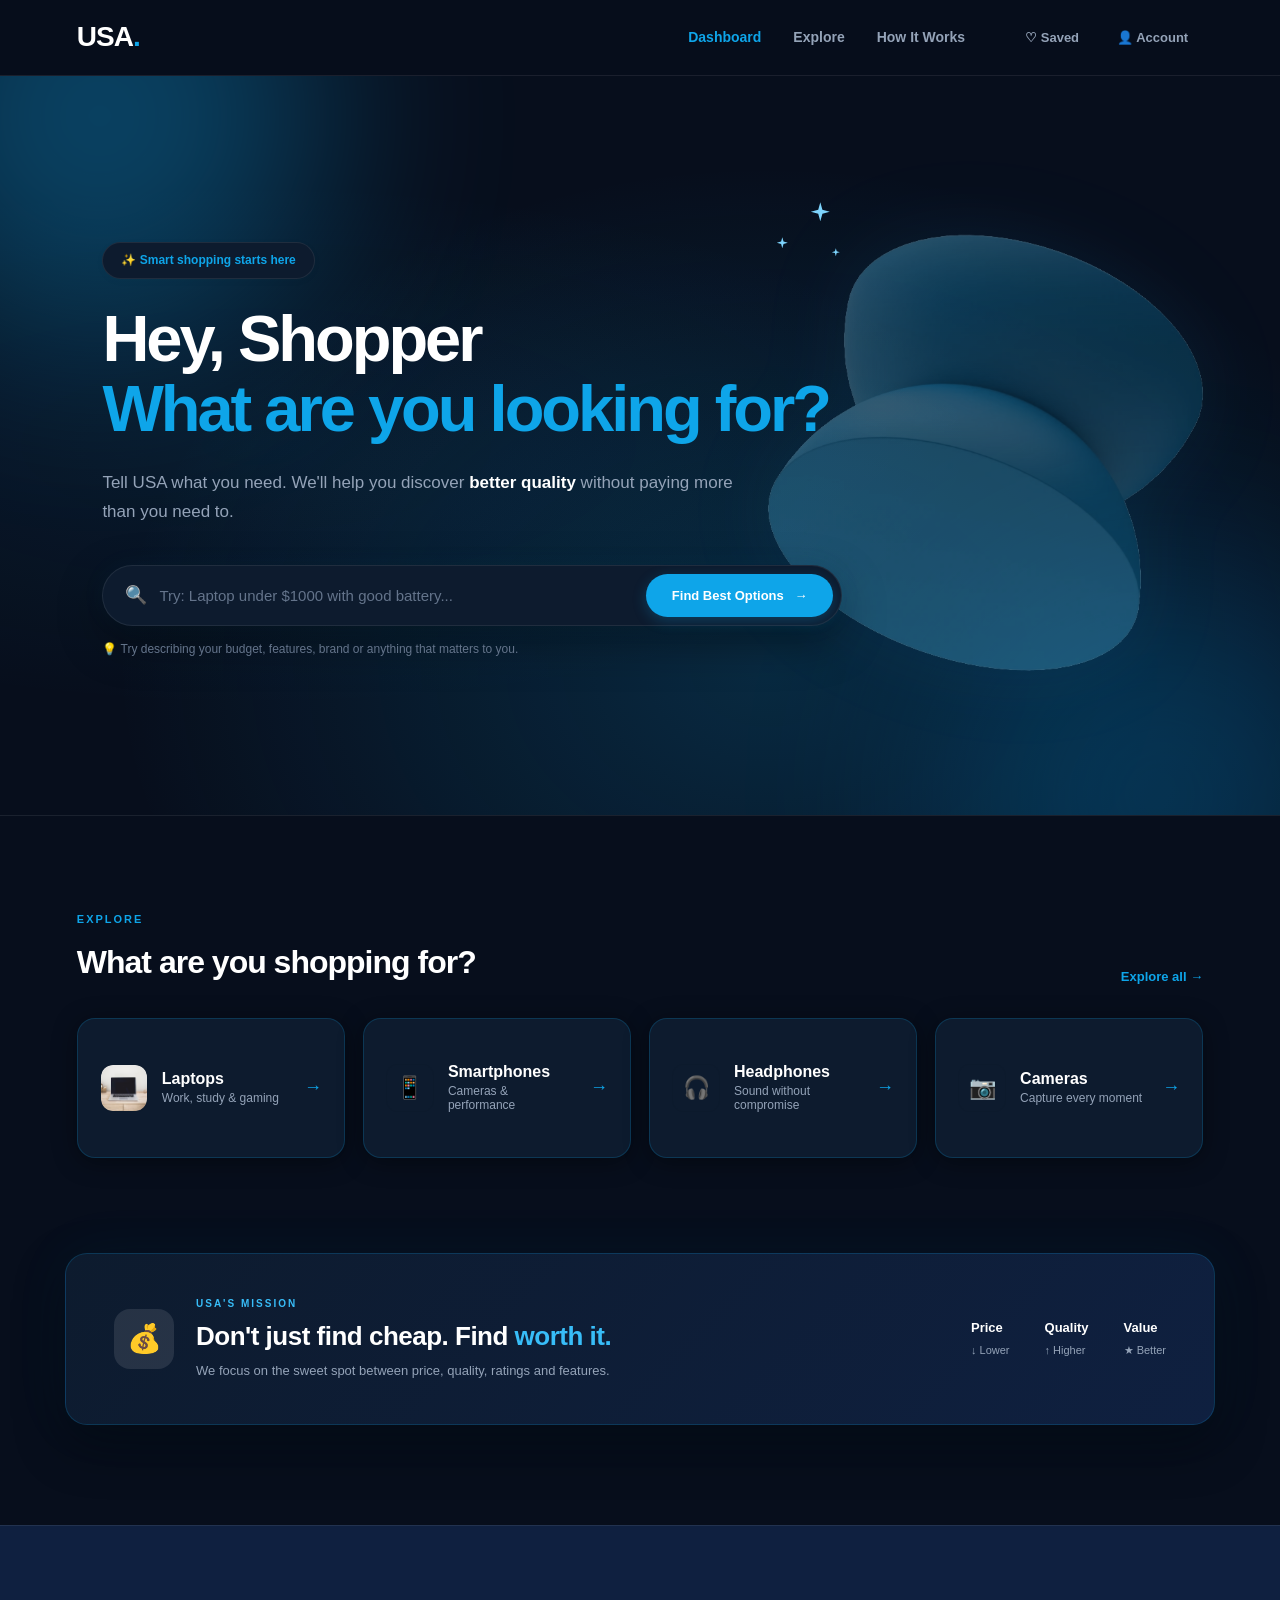
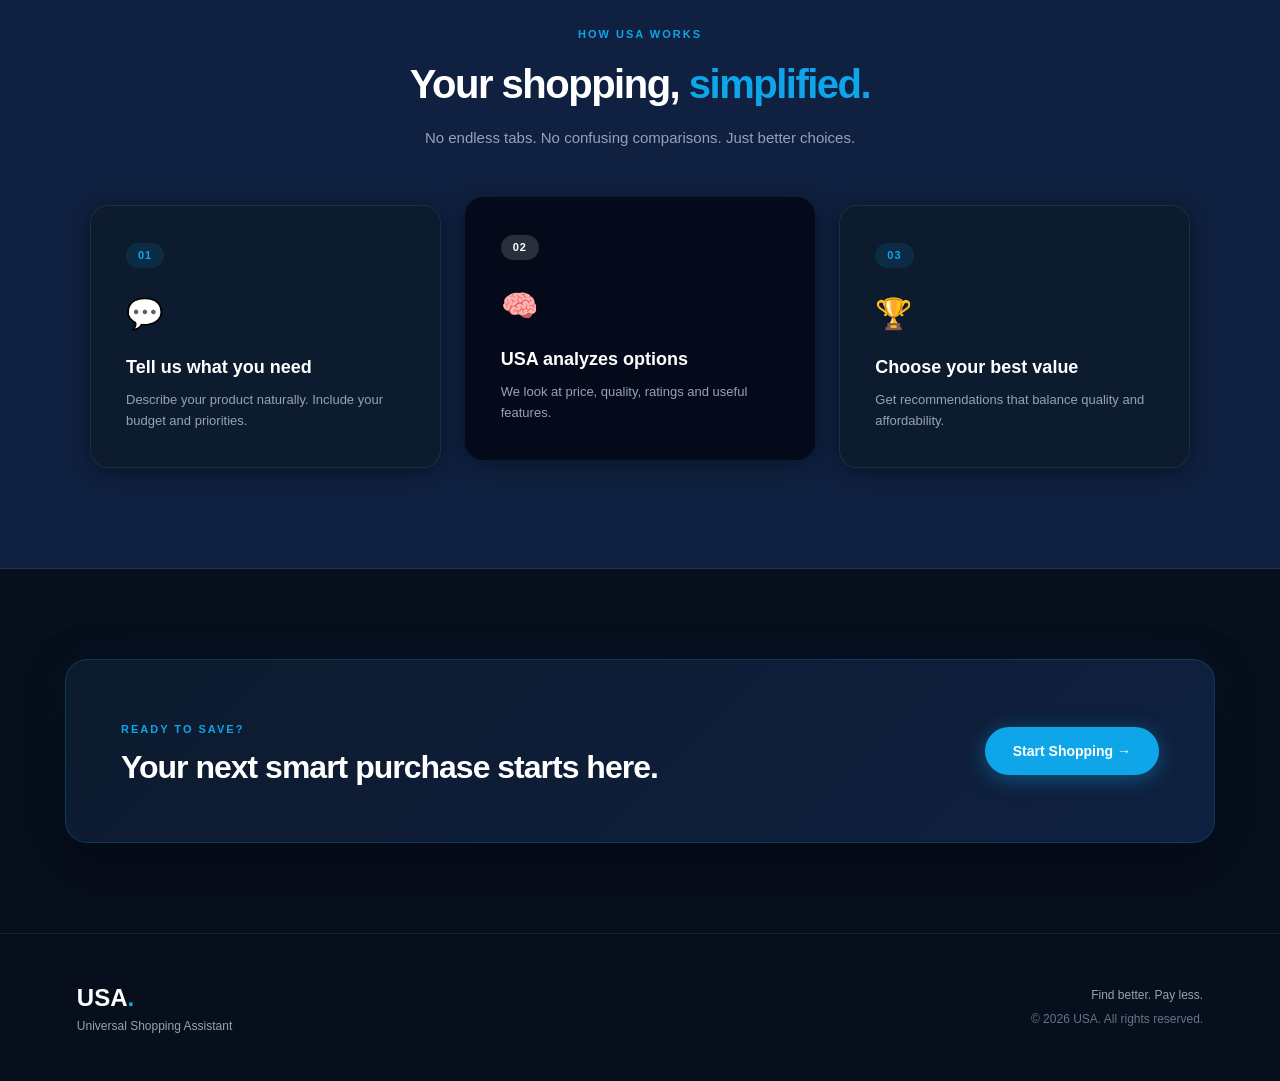
==== commit 3007c176: "add graphics" ====
--- a/Frontend/Pages/home/home.html
+++ b/Frontend/Pages/home/home.html
@@ -153,6 +153,19 @@
 
             <div class="hero-glow glow-two"></div>
 
+            <div class="hero-artwork" aria-hidden="true">
+                <img
+                    src="assets/blue-orbit.png"
+                    alt=""
+                >
+            </div>
+
+            <div class="hero-sparkles" aria-hidden="true">
+                <span></span>
+                <span></span>
+                <span></span>
+            </div>
+
 
             <div class="hero-content">
 
--- a/Frontend/Pages/home/home.css
+++ b/Frontend/Pages/home/home.css
@@ -246,8 +246,8 @@
 /* ================= HERO ================= */
 
 .home-hero {
-    min-height: 590px;
-    padding: 105px 6% 90px;
+    min-height: 740px;
+    padding: 105px 8% 95px;
     position: relative;
     overflow: hidden;
     background: radial-gradient(ellipse at 60% 80%, rgba(14,165,233,0.18) 0%, transparent 60%),
@@ -255,8 +255,8 @@
                 #070E1C;
     display: flex;
     align-items: center;
-    justify-content: center;
-    text-align: center;
+    justify-content: flex-start;
+    text-align: left;
     border-bottom: 1px solid var(--usa-border-subtle);
 }
 
@@ -285,10 +285,97 @@
 }
 
 
+.hero-artwork {
+    position: absolute;
+    z-index: 1;
+    top: 51%;
+    right: 6%;
+    width: clamp(300px, 34vw, 455px);
+    pointer-events: none;
+    translate: 0 -50%;
+    animation: hero-artwork-float 9s ease-in-out infinite;
+}
+
+.hero-artwork img {
+    display: block;
+    width: 100%;
+    height: auto;
+    opacity: 0.32;
+    filter: drop-shadow(0 0 36px rgba(14, 165, 233, 0.2));
+    mix-blend-mode: screen;
+}
+
+.hero-sparkles {
+    position: absolute;
+    z-index: 2;
+    top: 16%;
+    right: 34%;
+    width: 96px;
+    height: 82px;
+    pointer-events: none;
+}
+
+.hero-sparkles span {
+    position: absolute;
+    display: block;
+    width: 19px;
+    aspect-ratio: 1;
+    background: #7DD3FC;
+    clip-path: polygon(50% 0, 61% 39%, 100% 50%, 61% 61%, 50% 100%, 39% 61%, 0 50%, 39% 39%);
+    filter: drop-shadow(0 0 8px rgba(56, 189, 248, 0.8));
+    animation: sparkle-pulse 3s ease-in-out infinite;
+}
+
+.hero-sparkles span:nth-child(1) {
+    top: 8px;
+    right: 15px;
+}
+
+.hero-sparkles span:nth-child(2) {
+    top: 43px;
+    right: 57px;
+    width: 11px;
+    animation-delay: -1s;
+}
+
+.hero-sparkles span:nth-child(3) {
+    top: 54px;
+    right: 5px;
+    width: 8px;
+    animation-delay: -2s;
+}
+
+@keyframes hero-artwork-float {
+    0%,
+    100% {
+        transform: translateY(0) rotate(-8deg);
+    }
+
+    50% {
+        transform: translateY(-16px) rotate(-5deg);
+    }
+}
+
+@keyframes sparkle-pulse {
+    0%,
+    100% {
+        opacity: 0.55;
+        transform: scale(0.8);
+    }
+
+    50% {
+        opacity: 1;
+        transform: scale(1.1);
+    }
+}
+
+
 .hero-content {
-    max-width: 950px;
+    width: 100%;
+    max-width: 760px;
+    margin: 0;
     position: relative;
-    z-index: 2;
+    z-index: 3;
 }
 
 
@@ -323,7 +410,7 @@
 
 .hero-description {
     max-width: 650px;
-    margin: auto;
+    margin: 0;
     color: var(--usa-text-secondary);
     font-size: 17px;
     line-height: 1.7;
@@ -339,22 +426,22 @@
 /* ================= SEARCH ================= */
 
 .smart-search {
-    max-width: 850px;
-    margin: 38px auto 0;
+    max-width: 740px;
+    margin: 38px 0 0;
     padding: 8px 8px 8px 22px;
     display: flex;
     align-items: center;
     background: var(--usa-bg-surface);
     border: 1px solid var(--usa-border-subtle);
     border-radius: 999px;
-    box-shadow: 0 16px 45px rgba(35, 49, 37, 0.06);
+    box-shadow: 0 16px 45px rgba(0, 0, 0, 0.35), 0 0 24px rgba(14, 165, 233, 0.06);
     text-align: left;
     transition: 0.25s;
 }
 
 .smart-search:focus-within {
     border-color: var(--usa-border-focus);
-    box-shadow: 0 18px 50px rgba(78, 99, 81, 0.12);
+    box-shadow: 0 18px 50px rgba(14, 165, 233, 0.16);
 }
 
 
@@ -393,7 +480,7 @@
     font-weight: 700;
     cursor: pointer;
     white-space: nowrap;
-    box-shadow: 0 4px 14px rgba(78, 99, 81, 0.25);
+    box-shadow: 0 4px 14px rgba(14, 165, 233, 0.25);
     transition: 0.25s;
 }
 
@@ -401,7 +488,7 @@
 #homeSearchButton:hover {
     background: var(--usa-accent-sage-hover);
     transform: translateY(-1px);
-    box-shadow: 0 6px 18px rgba(78, 99, 81, 0.35);
+    box-shadow: 0 6px 18px rgba(14, 165, 233, 0.35);
 }
 
 
@@ -956,6 +1043,23 @@
 }
 
 
+@media (max-width: 950px) and (min-width: 651px) {
+    .hero-artwork {
+        right: 1%;
+        width: min(37vw, 330px);
+    }
+
+    .hero-artwork img {
+        opacity: 0.2;
+    }
+
+    .hero-sparkles {
+        right: 30%;
+        top: 14%;
+    }
+}
+
+
 
 /* ================= RESPONSIVE ================= */
 
@@ -1004,7 +1108,25 @@
 
 
     .home-hero {
-        padding: 80px 5%;
+        min-height: 700px;
+        padding: 90px 7%;
+    }
+
+    .hero-artwork {
+        top: 55%;
+        right: -19%;
+        width: min(72vw, 330px);
+    }
+
+    .hero-artwork img {
+        opacity: 0.16;
+    }
+
+    .hero-sparkles {
+        top: 12%;
+        right: 9%;
+        transform: scale(0.75);
+        transform-origin: top right;
     }
 
 
@@ -1110,6 +1232,15 @@
         text-align: left;
     }
 
+}
+
+
+@media (prefers-reduced-motion: reduce) {
+    .hero-artwork,
+    .hero-sparkles span {
+        animation: none;
+    }
+
 
     .account-dropdown {
         right: 5%;
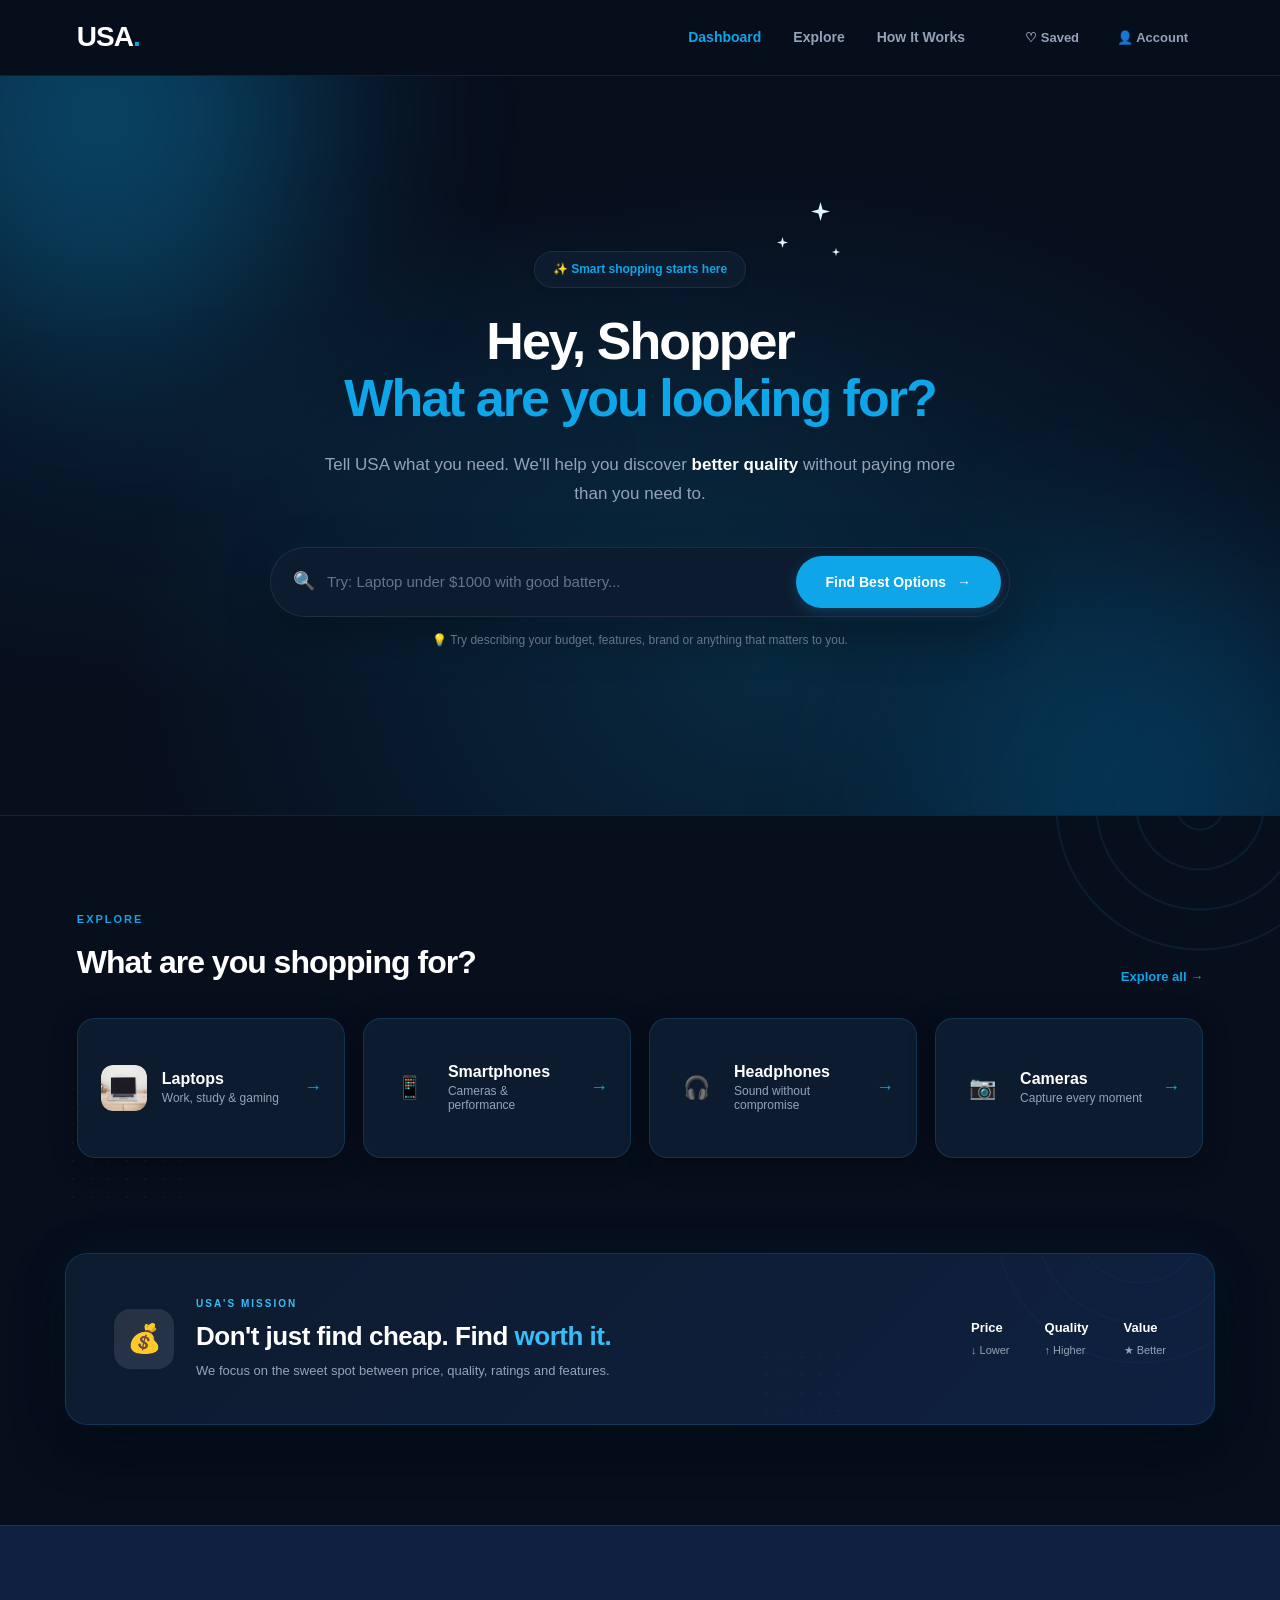
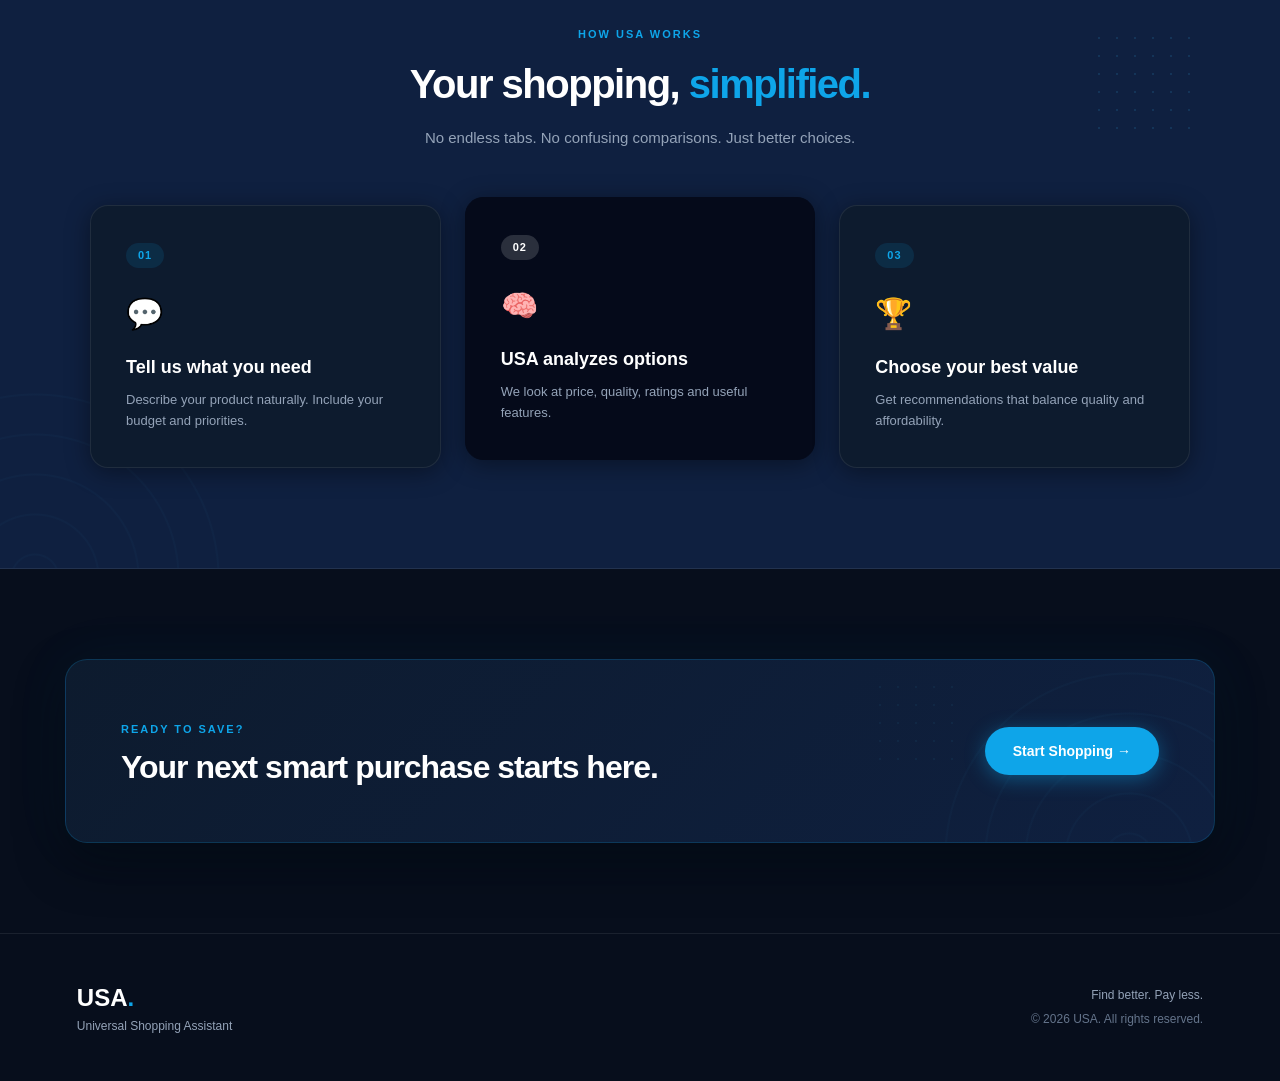
==== commit 574e0859: "updated graphics" ====
--- a/Frontend/Pages/home/home.html
+++ b/Frontend/Pages/home/home.html
@@ -10,6 +10,7 @@
     <title>USA — Your Shopping Assistant</title>
 
     <link rel="stylesheet" href="home.css">
+    <link rel="stylesheet" href="../../css/saved-products.css">
 
 </head>
 
--- a/Frontend/Pages/home/home.css
+++ b/Frontend/Pages/home/home.css
@@ -288,9 +288,9 @@
 .hero-artwork {
     position: absolute;
     z-index: 1;
-    top: 51%;
-    right: 6%;
-    width: clamp(300px, 34vw, 455px);
+    top: 52%;
+    right: 8%;
+    width: clamp(350px, 32vw, 480px);
     pointer-events: none;
     translate: 0 -50%;
     animation: hero-artwork-float 9s ease-in-out infinite;
@@ -300,8 +300,8 @@
     display: block;
     width: 100%;
     height: auto;
-    opacity: 0.32;
-    filter: drop-shadow(0 0 36px rgba(14, 165, 233, 0.2));
+    opacity: 0.62;
+    filter: saturate(1.35) drop-shadow(0 0 46px rgba(14, 165, 233, 0.42));
     mix-blend-mode: screen;
 }
 
@@ -320,9 +320,10 @@
     display: block;
     width: 19px;
     aspect-ratio: 1;
-    background: #7DD3FC;
+    background: #E0F7FF;
     clip-path: polygon(50% 0, 61% 39%, 100% 50%, 61% 61%, 50% 100%, 39% 61%, 0 50%, 39% 39%);
-    filter: drop-shadow(0 0 8px rgba(56, 189, 248, 0.8));
+    filter: drop-shadow(0 0 5px #FFFFFF) drop-shadow(0 0 12px #38BDF8) drop-shadow(0 0 22px rgba(14, 165, 233, 0.95));
+    will-change: opacity, transform, filter;
     animation: sparkle-pulse 3s ease-in-out infinite;
 }
 
@@ -359,13 +360,15 @@
 @keyframes sparkle-pulse {
     0%,
     100% {
-        opacity: 0.55;
+        opacity: 0.8;
         transform: scale(0.8);
+        filter: drop-shadow(0 0 5px #FFFFFF) drop-shadow(0 0 12px #38BDF8) drop-shadow(0 0 22px rgba(14, 165, 233, 0.95));
     }
 
     50% {
         opacity: 1;
-        transform: scale(1.1);
+        transform: scale(1.18);
+        filter: drop-shadow(0 0 8px #FFFFFF) drop-shadow(0 0 19px #38BDF8) drop-shadow(0 0 32px rgba(14, 165, 233, 1));
     }
 }
 
@@ -471,12 +474,15 @@
 
 #homeSearchButton {
     border: none;
-    padding: 14px 26px;
+    min-width: 190px;
+    min-height: 52px;
+    flex-shrink: 0;
+    padding: 15px 30px;
     border-radius: 999px;
     background: var(--usa-accent-sage);
     color: #ffffff;
     font-family: inherit;
-    font-size: 13px;
+    font-size: 14px;
     font-weight: 700;
     cursor: pointer;
     white-space: nowrap;
@@ -510,6 +516,98 @@
 .categories-section {
     padding: 95px 6%;
     background: var(--usa-bg-canvas);
+    position: relative;
+    isolation: isolate;
+    overflow: hidden;
+}
+
+.categories-section::before,
+.value-banner::before,
+.how-section::before,
+.final-cta::before {
+    content: "";
+    position: absolute;
+    z-index: 0;
+    width: 360px;
+    aspect-ratio: 1;
+    border-radius: 50%;
+    background: repeating-radial-gradient(
+        circle,
+        transparent 0 22px,
+        rgba(56, 189, 248, 0.34) 23px 24px,
+        transparent 25px 40px
+    );
+    opacity: 0.1;
+    pointer-events: none;
+    animation: ambient-swirl 42s linear infinite;
+}
+
+.categories-section::before {
+    top: -190px;
+    right: -100px;
+    opacity: 0.26;
+    filter: drop-shadow(0 0 22px rgba(14, 165, 233, 0.4));
+}
+
+.categories-section::after,
+.value-banner::after,
+.how-section::after,
+.final-cta::after {
+    content: "";
+    position: absolute;
+    z-index: 0;
+    width: 120px;
+    height: 120px;
+    background-image: radial-gradient(
+        circle,
+        rgba(56, 189, 248, 0.55) 1px,
+        transparent 1.6px
+    );
+    background-size: 18px 18px;
+    opacity: 0.1;
+    pointer-events: none;
+    animation: ambient-drift 19s ease-in-out infinite;
+}
+
+@keyframes ambient-swirl {
+    from {
+        rotate: 0deg;
+        transform: translate3d(0, 0, 0) scale(0.96);
+    }
+
+    to {
+        rotate: 360deg;
+        transform: translate3d(10px, -8px, 0) scale(1.04);
+    }
+}
+
+@keyframes ambient-drift {
+    0%,
+    100% {
+        transform: translate3d(0, 0, 0);
+    }
+
+    50% {
+        transform: translate3d(8px, -10px, 0);
+    }
+}
+
+.categories-section::after {
+    left: 5%;
+    bottom: 12%;
+}
+
+.how-section::after {
+    opacity: 0.24;
+    filter: drop-shadow(0 0 18px rgba(14, 165, 233, 0.42));
+}
+
+.categories-section > *,
+.how-section > *,
+.value-banner > *,
+.final-cta > * {
+    position: relative;
+    z-index: 1;
 }
 
 
@@ -743,6 +841,23 @@
     justify-content: space-between;
     gap: 30px;
     box-shadow: 0 20px 50px rgba(0,0,0,0.4), 0 0 60px rgba(14,165,233,0.06);
+    position: relative;
+    isolation: isolate;
+    overflow: hidden;
+}
+
+.value-banner::before {
+    top: -205px;
+    right: -95px;
+    width: 340px;
+    opacity: 0.08;
+}
+
+.value-banner::after {
+    right: 32%;
+    bottom: 4px;
+    width: 90px;
+    height: 72px;
 }
 
 
@@ -827,6 +942,23 @@
     background: var(--usa-bg-subtle);
     border-top: 1px solid var(--usa-border-subtle);
     border-bottom: 1px solid var(--usa-border-subtle);
+    position: relative;
+    isolation: isolate;
+    overflow: hidden;
+}
+
+.how-section::before {
+    left: -170px;
+    bottom: -215px;
+    width: 410px;
+    opacity: 0.08;
+}
+
+.how-section::after {
+    top: 16%;
+    right: 7%;
+    width: 100px;
+    height: 100px;
 }
 
 
@@ -956,6 +1088,23 @@
     justify-content: space-between;
     gap: 30px;
     box-shadow: 0 20px 50px rgba(0,0,0,0.4), 0 0 60px rgba(14,165,233,0.06);
+    position: relative;
+    isolation: isolate;
+    overflow: hidden;
+}
+
+.final-cta::before {
+    right: -110px;
+    bottom: -210px;
+    width: 390px;
+    opacity: 0.08;
+}
+
+.final-cta::after {
+    top: 18px;
+    right: 22%;
+    width: 90px;
+    height: 90px;
 }
 
 
@@ -1044,18 +1193,26 @@
 
 
 @media (max-width: 950px) and (min-width: 651px) {
+    .hero-sparkles {
+        right: 9%;
+        top: 12%;
+        transform: scale(0.8);
+        transform-origin: top right;
+    }
+}
+
+
+@media (min-width: 1321px) and (max-width: 1450px) {
     .hero-artwork {
-        right: 1%;
-        width: min(37vw, 330px);
-    }
-
-    .hero-artwork img {
-        opacity: 0.2;
-    }
-
-    .hero-sparkles {
-        right: 30%;
-        top: 14%;
+        width: clamp(400px, 34vw, 460px);
+    }
+
+    .hero-content {
+        max-width: 650px;
+    }
+
+    .smart-search {
+        max-width: 650px;
     }
 }
 
@@ -1112,16 +1269,6 @@
         padding: 90px 7%;
     }
 
-    .hero-artwork {
-        top: 55%;
-        right: -19%;
-        width: min(72vw, 330px);
-    }
-
-    .hero-artwork img {
-        opacity: 0.16;
-    }
-
     .hero-sparkles {
         top: 12%;
         right: 9%;
@@ -1235,10 +1382,60 @@
 }
 
 
+@media (max-width: 1320px) {
+    .hero-artwork {
+        display: none;
+    }
+}
+
+
+@media (max-width: 1320px) {
+    .home-hero {
+        text-align: center;
+    }
+
+    .hero-content {
+        margin: 0 auto;
+    }
+
+    .home-hero h1 {
+        font-size: 52px;
+        letter-spacing: -2px;
+    }
+
+    .hero-description {
+        margin-left: auto;
+        margin-right: auto;
+    }
+
+    .smart-search {
+        margin-left: auto;
+        margin-right: auto;
+    }
+}
+
+
+@media (max-width: 650px) {
+    .home-hero h1 {
+        font-size: 43px;
+        letter-spacing: -2px;
+    }
+}
+
+
 @media (prefers-reduced-motion: reduce) {
     .hero-artwork,
-    .hero-sparkles span {
+    .hero-sparkles span,
+    .categories-section::before,
+    .categories-section::after,
+    .value-banner::before,
+    .value-banner::after,
+    .how-section::before,
+    .how-section::after,
+    .final-cta::before,
+    .final-cta::after {
         animation: none;
+        will-change: auto;
     }
 
 
--- a/Frontend/css/saved-products.css
+++ b/Frontend/css/saved-products.css
@@ -0,0 +1,123 @@
+#savedProductsOverlay,
+#exploreWishlistOverlay,
+#searchSavedOverlay {
+    background: rgba(2, 6, 23, 0.78) !important;
+    backdrop-filter: blur(8px);
+}
+
+#savedProductsOverlay > div,
+#exploreWishlistOverlay > div,
+#searchSavedOverlay > div {
+    background: linear-gradient(145deg, #0D1B2E, #0A1426) !important;
+    border: 1px solid rgba(14, 165, 233, 0.24);
+    border-radius: 24px;
+    box-shadow:
+        0 24px 70px rgba(0, 0, 0, 0.55),
+        0 0 34px rgba(14, 165, 233, 0.1);
+    color: #FFFFFF !important;
+    scrollbar-color: #1D5272 #0A1426;
+}
+
+#savedProductsOverlay h2,
+#savedProductsOverlay h3,
+#exploreWishlistOverlay h2,
+#exploreWishlistOverlay h3,
+#searchSavedOverlay h2,
+#searchSavedOverlay h3 {
+    color: #FFFFFF !important;
+}
+
+#savedProductsOverlay p,
+#exploreWishlistOverlay p,
+#searchSavedOverlay p,
+#savedProductsOverlay [style*="color:#777"],
+#savedProductsOverlay [style*="color: #777"],
+#savedProductsOverlay [style*="color:#888"],
+#savedProductsOverlay [style*="color: #888"],
+#exploreWishlistOverlay [style*="color:#777"],
+#exploreWishlistOverlay [style*="color: #777"],
+#exploreWishlistOverlay [style*="color:#888"],
+#exploreWishlistOverlay [style*="color: #888"],
+#searchSavedOverlay [style*="color:#777"],
+#searchSavedOverlay [style*="color: #777"],
+#searchSavedOverlay [style*="color:#888"],
+#searchSavedOverlay [style*="color: #888"] {
+    color: #94A3B8 !important;
+}
+
+#savedProductsOverlay div[style*="background:#fff"],
+#savedProductsOverlay div[style*="background: #fff"],
+#exploreWishlistOverlay div[style*="background:#fff"],
+#exploreWishlistOverlay div[style*="background: #fff"],
+#searchSavedOverlay div[style*="background:#fff"],
+#searchSavedOverlay div[style*="background: #fff"] {
+    background: #0F2040 !important;
+    border-color: rgba(14, 165, 233, 0.18) !important;
+}
+
+#savedProductsOverlay img[style*="background:#f7f7f7"],
+#savedProductsOverlay div[style*="background:#f7f7f7"],
+#exploreWishlistOverlay img[style*="background:#f7f7f7"],
+#exploreWishlistOverlay div[style*="background:#f7f7f7"],
+#searchSavedOverlay img[style*="background:#f7f7f7"],
+#searchSavedOverlay div[style*="background:#f7f7f7"] {
+    background: #091426 !important;
+}
+
+#savedProductsOverlay a[style*="background:#111"],
+#exploreWishlistOverlay a[style*="background:#111"],
+#searchSavedOverlay a[style*="background:#111"] {
+    background: linear-gradient(135deg, #0EA5E9, #2563EB) !important;
+    color: #FFFFFF !important;
+    box-shadow: 0 4px 14px rgba(14, 165, 233, 0.2);
+}
+
+#savedProductsOverlay button,
+#exploreWishlistOverlay button,
+#searchSavedOverlay button {
+    border: 1px solid rgba(14, 165, 233, 0.24) !important;
+    background: #0D1B2E !important;
+    color: #E2F3FF !important;
+    transition:
+        background 0.2s ease,
+        border-color 0.2s ease,
+        color 0.2s ease;
+}
+
+#savedProductsOverlay button:hover,
+#exploreWishlistOverlay button:hover,
+#searchSavedOverlay button:hover {
+    border-color: rgba(14, 165, 233, 0.6) !important;
+    background: rgba(14, 165, 233, 0.16) !important;
+    color: #FFFFFF !important;
+}
+
+#closeSavedProducts,
+#closeExploreWishlist,
+#closeSearchSaved {
+    background: rgba(14, 165, 233, 0.12) !important;
+    color: #7DD3FC !important;
+    font-size: 22px !important;
+}
+
+#savedProductsOverlay a,
+#exploreWishlistOverlay a,
+#searchSavedOverlay a {
+    color: #7DD3FC;
+}
+
+@media (max-width: 600px) {
+    #savedProductsOverlay,
+    #exploreWishlistOverlay,
+    #searchSavedOverlay {
+        padding: 12px !important;
+    }
+
+    #savedProductsOverlay > div,
+    #exploreWishlistOverlay > div,
+    #searchSavedOverlay > div {
+        max-height: 94vh !important;
+        padding: 20px !important;
+        border-radius: 20px !important;
+    }
+}
